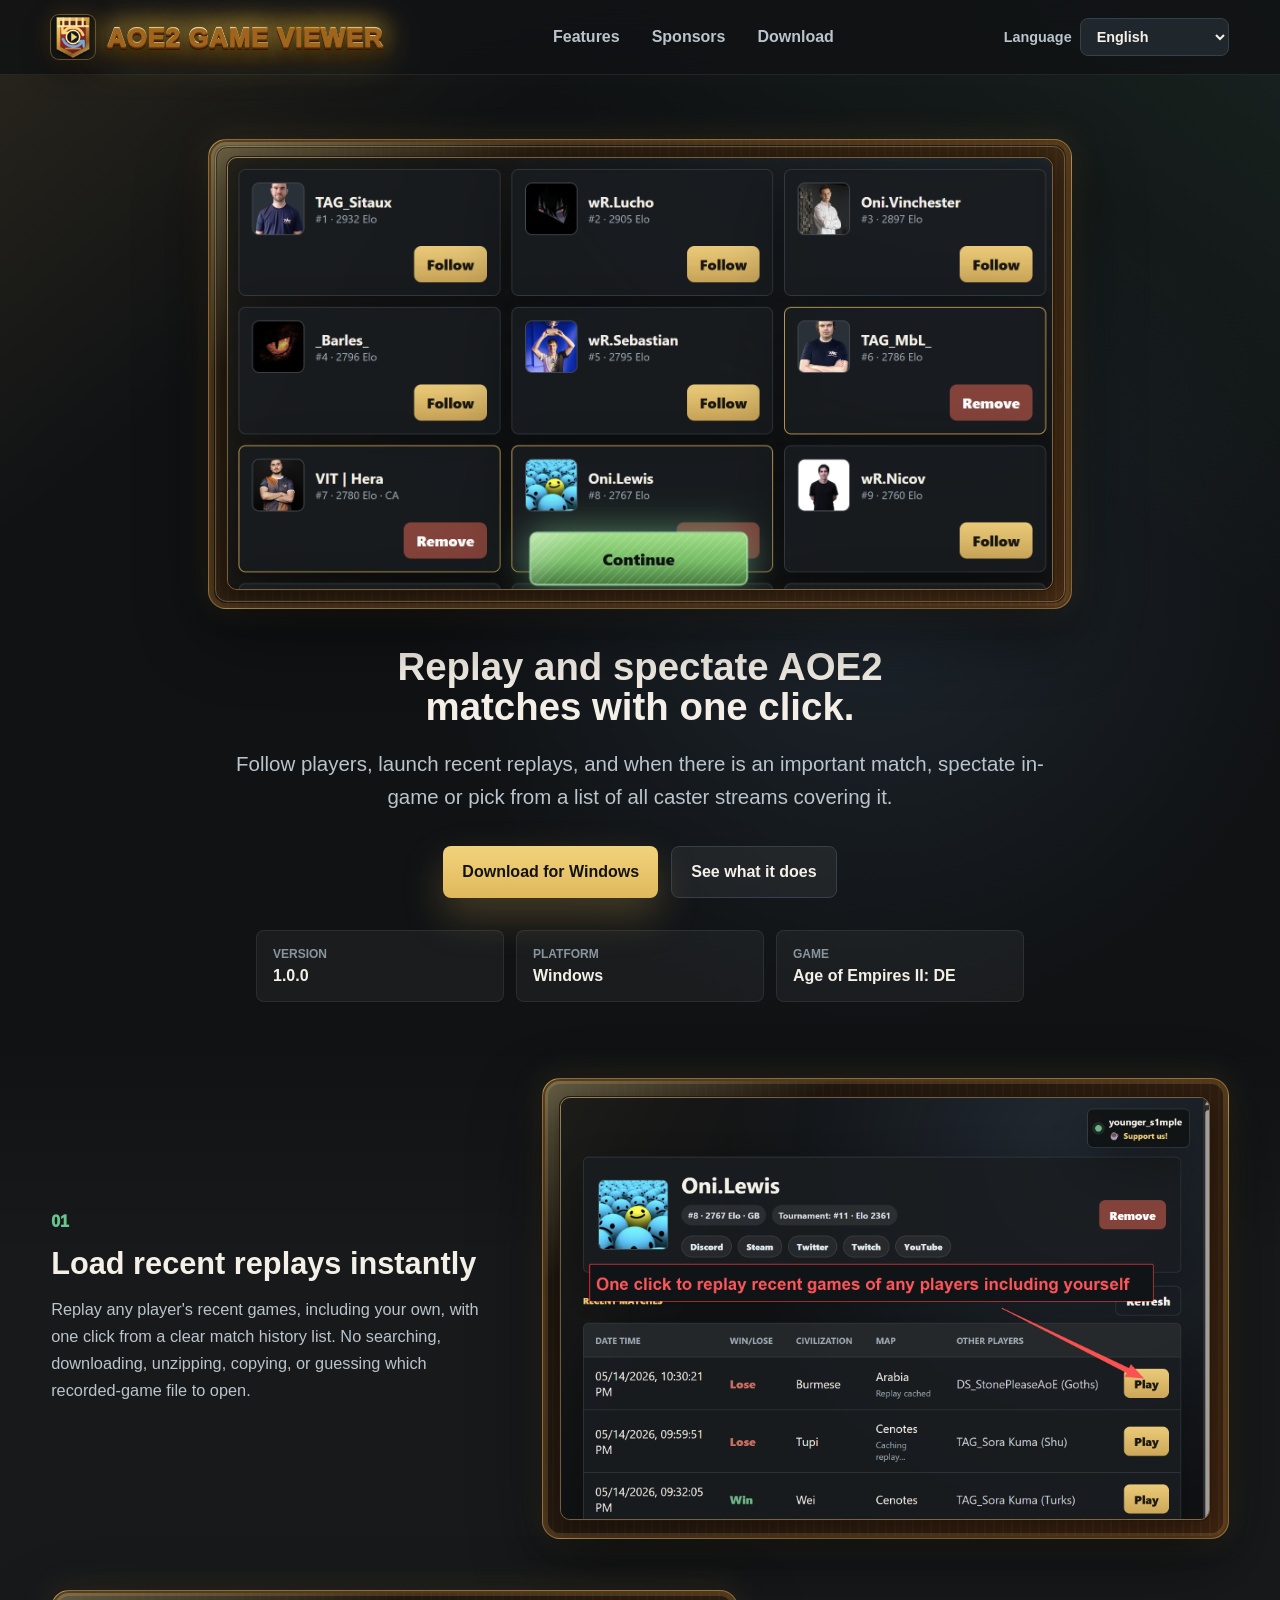
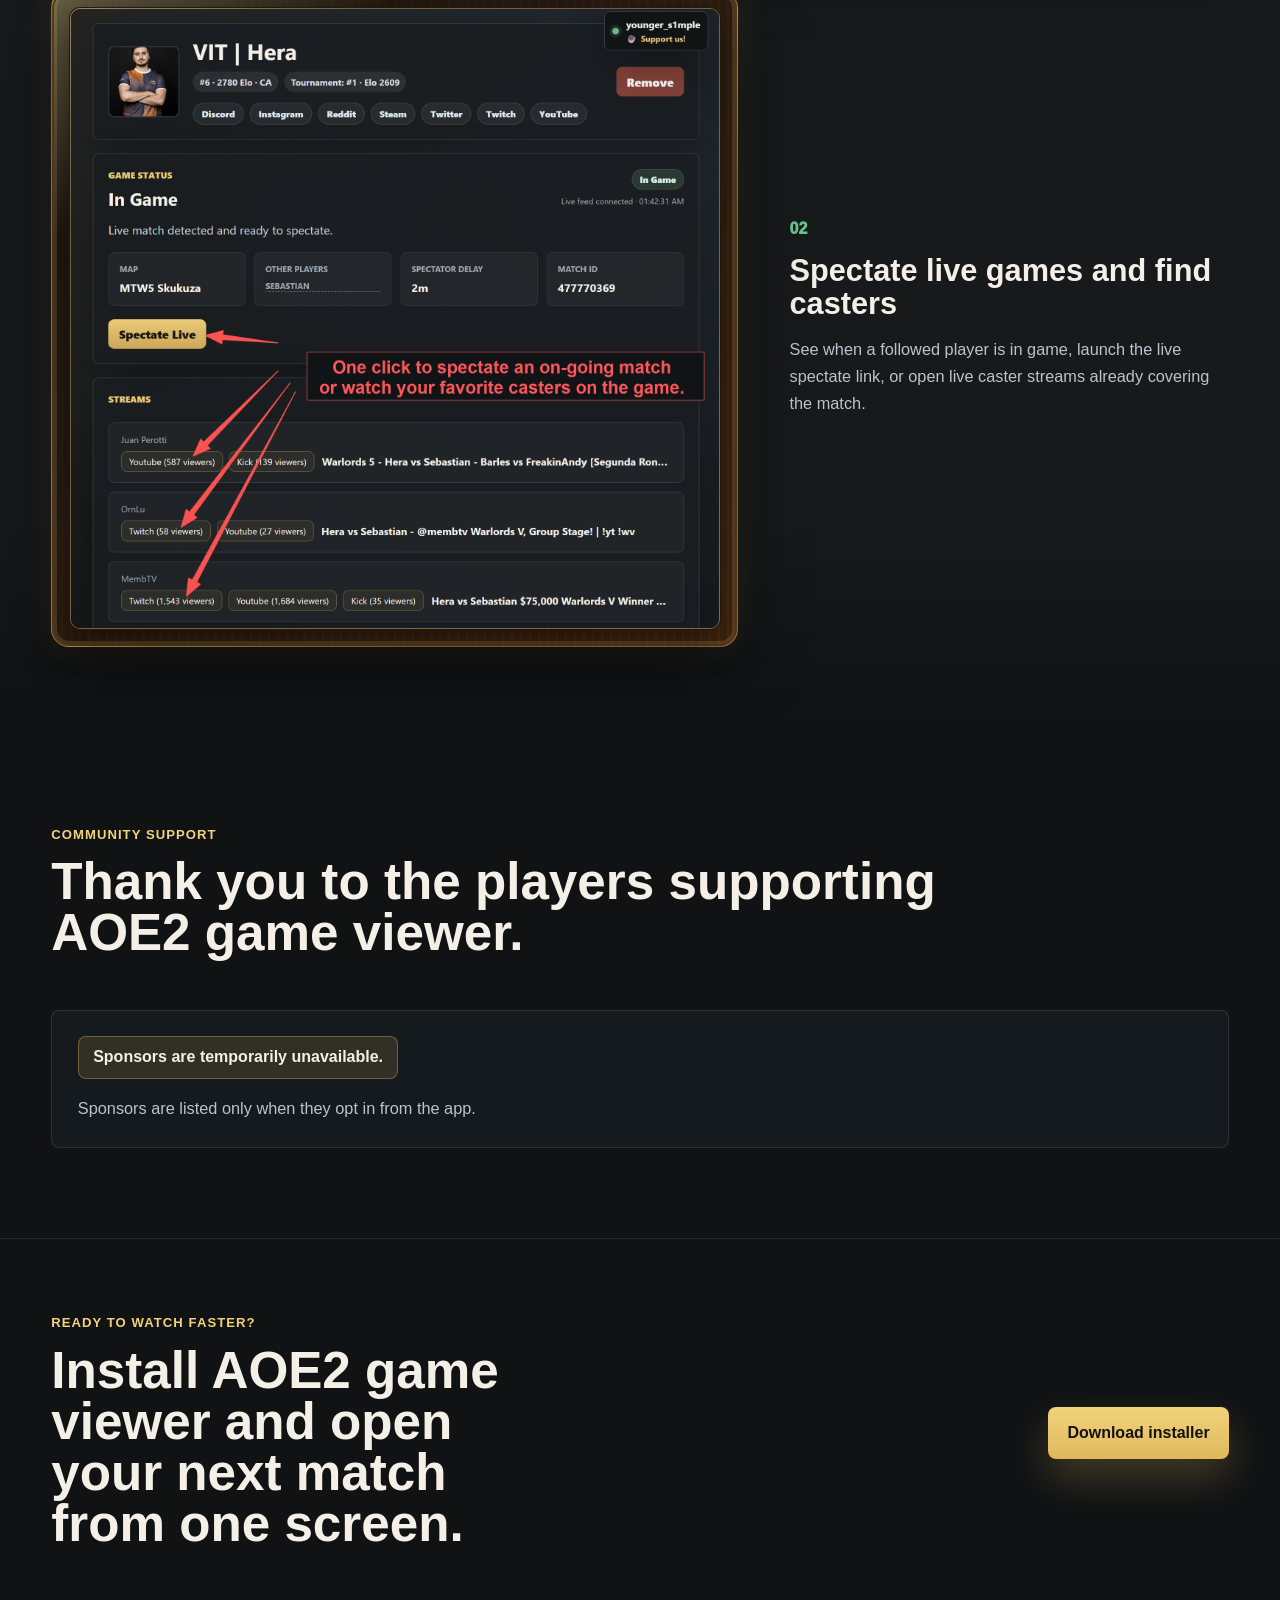
==== index.html @ 8a4e2c4a "Publish website" ====
<!doctype html>
<html lang="en">
  <head>
    <meta charset="utf-8" />
    <meta name="viewport" content="width=device-width, initial-scale=1" />
    <meta name="theme-color" content="#101214" />
    <meta
      name="description"
      content="AOE2 game viewer is a Windows viewer for Age of Empires II: Definitive Edition recorded games and live spectating."
    />
    <meta property="og:title" content="AOE2 game viewer" />
    <meta
      property="og:description"
      content="One-click AOE2 DE replay loading, live spectating, and caster stream discovery."
    />
    <meta property="og:type" content="website" />
    <meta property="og:url" content="https://aoe2viewer.com" />
    <meta property="og:image" content="https://aoe2viewer.com/images/aoe2_game_viewer_screenshot_2.png" />
    <title>AOE2 game viewer</title>
    <link rel="icon" href="icons/app-icon.ico" sizes="any" />
    <link rel="icon" href="icons/app-icon.svg" type="image/svg+xml" />
    <link rel="apple-touch-icon" href="icons/app-icon-256.png" />
    <link rel="preload" href="styles.css" as="style" />
    <link rel="stylesheet" href="styles.css" />
    <script defer src="app.js"></script>
  </head>
  <body>
    <a class="skip-link" href="#main" data-i18n="skipLink">Skip to content</a>

    <header class="site-header" aria-label="AOE2 game viewer">
      <a class="brand" href="#top" aria-label="AOE2 game viewer">
        <img class="brand-mark" src="icons/app-icon-64.png" alt="" aria-hidden="true" />
        <span data-i18n="brand">AOE2 game viewer</span>
      </a>
      <nav class="nav-links" aria-label="Primary navigation">
        <a href="#features" data-i18n="nav.features">Features</a>
        <a href="#sponsors" data-i18n="nav.sponsors">Sponsors</a>
        <a href="https://downloads.aoe2viewer.com/releases/AOE2-game-viewer-1.0.0-x64-Setup.exe" data-i18n="nav.download">Download</a>
      </nav>
      <label class="language-control">
        <span data-i18n="language.label">Language</span>
        <select id="languageSelect" aria-label="Language"></select>
      </label>
    </header>

    <main id="main">
      <section class="hero" id="top">
        <div class="hero-media" aria-label="AOE2 game viewer screenshot">
          <img
            id="heroScreenshot"
            src="images/localized/en/aoe2_game_viewer_screenshot_0.png"
            alt="AOE2 game viewer live spectating screen"
            data-i18n-attr="alt:hero.imageAlt"
          />
        </div>
        <div class="hero-copy">
          <h1 data-i18n="hero.title">Replay and spectate AOE2 matches with one click.</h1>
          <p class="hero-lede" data-i18n="hero.lede">
            Follow players, launch recent replays, and when there is an important match, spectate in-game or pick from a list of all caster streams covering it.
          </p>
          <div class="hero-actions" id="download">
            <a
              class="button primary"
              href="https://downloads.aoe2viewer.com/releases/AOE2-game-viewer-1.0.0-x64-Setup.exe"
              data-i18n="hero.download"
            >
              Download for Windows
            </a>
            <a class="button secondary" href="#features" data-i18n="hero.seeFeatures">See what it does</a>
          </div>
          <dl class="release-facts" aria-label="Release details">
            <div>
              <dt data-i18n="facts.versionLabel">Version</dt>
              <dd>1.0.0</dd>
            </div>
            <div>
              <dt data-i18n="facts.platformLabel">Platform</dt>
              <dd data-i18n="facts.platformValue">Windows</dd>
            </div>
            <div>
              <dt data-i18n="facts.gameLabel">Game</dt>
              <dd data-i18n="facts.gameValue">Age of Empires II: DE</dd>
            </div>
          </dl>
        </div>
      </section>

      <section class="feature-band" id="features">        

        <div class="feature-row">
          <div class="feature-copy">
            <span class="feature-number">01</span>
            <h3 data-i18n="features.replay.title">Load recent replays instantly</h3>
            <p data-i18n="features.replay.body">
              Replay any player's recent games, including your own, with one click from a clear match history list. No searching, downloading, unzipping, copying, or guessing which recorded-game file to open.
            </p>
          </div>
            <figure class="screenshot-frame">
            <img
              id="replayScreenshot"
              src="images/localized/en/aoe2_game_viewer_screenshot_1.png"
              alt="Recent matches replay list with one-click play buttons"
              data-i18n-attr="alt:features.replay.alt"
            />
          </figure>
        </div>

        <div class="feature-row reverse">
          <div class="feature-copy">
            <span class="feature-number">02</span>
            <h3 data-i18n="features.live.title">Spectate live games and find casters</h3>
            <p data-i18n="features.live.body">
              See when a followed player is in game, launch the live spectate link, or open live caster streams already covering the match.
            </p>
          </div>
          <figure class="screenshot-frame">
            <img
              id="liveScreenshot"
              src="images/localized/en/aoe2_game_viewer_screenshot_2.png"
              alt="Live match status and caster streams"
              data-i18n-attr="alt:features.live.alt"
            />
          </figure>
        </div>

      </section>

      <section class="sponsor-band" id="sponsors">
        <div class="section-heading">
          <p class="eyebrow" data-i18n="sponsors.eyebrow">Community support</p>
          <h2 data-i18n="sponsors.title">Thank you to the players supporting AOE2 game viewer.</h2>
        </div>
        <div class="sponsor-panel">
          <ul class="sponsor-list" id="sponsorList" aria-live="polite">
            <li data-i18n="sponsors.loading">Loading sponsors...</li>
          </ul>
          <p class="sponsor-note" data-i18n="sponsors.note">
            Sponsors are listed only when they opt in from the app.
          </p>
        </div>
      </section>

      <section class="download-band">
        <div>
          <p class="eyebrow" data-i18n="final.eyebrow">Ready to watch faster?</p>
          <h2 data-i18n="final.title">Install AOE2 game viewer and open your next match from one screen.</h2>
        </div>
        <a
          class="button primary"
          href="https://downloads.aoe2viewer.com/releases/AOE2-game-viewer-1.0.0-x64-Setup.exe"
          data-i18n="final.download"
        >
          Download installer
        </a>
      </section>
    </main>
  </body>
</html>
---- styles.css ----
:root {
  color-scheme: dark;
  --bg: #101214;
  --ink: #f4f0e7;
  --muted: #bac4cc;
  --soft: #88949e;
  --panel: #181d21;
  --panel-2: #20272c;
  --line: #34404a;
  --gold: #e0b85c;
  --gold-2: #f1d37c;
  --bronze: #8f5a24;
  --stone: #2a2520;
  --green: #68c58e;
  --red: #e0655f;
  --blue: #75a8d8;
  --shadow: 0 28px 80px rgba(0, 0, 0, 0.38);
  --radius: 8px;
  font-family: "Aptos Display", "Segoe UI", "Noto Sans", "Noto Sans SC", "Microsoft YaHei", sans-serif;
}

* {
  box-sizing: border-box;
}

html {
  scroll-behavior: smooth;
}

body {
  margin: 0;
  min-width: 320px;
  color: var(--ink);
  background:
    linear-gradient(140deg, rgba(224, 184, 92, 0.12), transparent 26rem),
    linear-gradient(215deg, rgba(104, 197, 142, 0.09), transparent 32rem),
    radial-gradient(circle at 68% 18%, rgba(117, 168, 216, 0.13), transparent 28rem),
    var(--bg);
}

a {
  color: inherit;
}

img {
  display: block;
  max-width: 100%;
}

.skip-link {
  position: absolute;
  left: 1rem;
  top: 1rem;
  z-index: 10;
  transform: translateY(-150%);
  padding: 0.75rem 1rem;
  color: #101214;
  background: var(--gold-2);
  border-radius: var(--radius);
}

.skip-link:focus {
  transform: translateY(0);
}

.site-header {
  position: sticky;
  top: 0;
  z-index: 5;
  display: grid;
  grid-template-columns: auto 1fr auto;
  align-items: center;
  gap: 1rem;
  padding: 0.95rem clamp(1rem, 4vw, 4rem);
  background: rgba(16, 18, 20, 0.82);
  border-bottom: 1px solid rgba(255, 255, 255, 0.08);
  backdrop-filter: blur(18px);
}

.brand {
  display: inline-flex;
  align-items: center;
  gap: 0.78rem;
  min-width: 0;
  font-weight: 800;
  text-decoration: none;
  perspective: 900px;
}

.brand-mark {
  width: clamp(2.5rem, 3.4vw, 3.05rem);
  aspect-ratio: 1;
  border-radius: 8px;
  box-shadow:
    0 0 0 1px rgba(246, 201, 91, 0.32),
    0 12px 28px rgba(0, 0, 0, 0.35),
    0 0 24px rgba(220, 148, 35, 0.22);
}

.brand span {
  position: relative;
  display: inline-block;
  font-size: clamp(1.28rem, 2vw, 1.78rem);
  font-weight: 950;
  line-height: 0.95;
  letter-spacing: 0.035em;
  text-transform: uppercase;
  color: transparent;
  background:
    radial-gradient(circle at 22% 16%, #ffffff 0 8%, transparent 9%),
    linear-gradient(116deg, #fffdf0 0%, #fff1a6 16%, #f7c94e 31%, #fff8cf 48%, #d9901f 63%, #ffd769 80%, #fffefa 100%);
  background-size: 160% 160%, 100% 100%;
  -webkit-background-clip: text;
  background-clip: text;
  filter:
    drop-shadow(0 1px 0 rgba(61, 31, 7, 0.95))
    drop-shadow(0 6px 10px rgba(0, 0, 0, 0.4))
    drop-shadow(0 0 14px rgba(255, 220, 91, 0.28));
  text-shadow:
    0 1px 0 #9f651d,
    0 2px 0 #774212,
    0 3px 0 #52290b,
    0 4px 0 #2f1705,
    0 10px 18px rgba(0, 0, 0, 0.58),
    0 0 24px rgba(255, 222, 92, 0.38),
    0 0 42px rgba(255, 186, 40, 0.24);
  transform: rotateX(8deg) translateZ(0);
}

.brand span::after {
  content: "";
  position: absolute;
  inset: -0.18em -0.12em -0.24em;
  z-index: -1;
  border-radius: 0.35rem;
  background:
    radial-gradient(ellipse at center, rgba(255, 222, 99, 0.28), transparent 68%),
    linear-gradient(180deg, rgba(255, 241, 155, 0.22), rgba(66, 33, 9, 0.06));
  filter: blur(12px);
  opacity: 0.9;
}

.brand:hover span {
  background-position: 48% 52%, 0 0;
  filter:
    drop-shadow(0 1px 0 rgba(61, 31, 7, 0.95))
    drop-shadow(0 7px 12px rgba(0, 0, 0, 0.45))
    drop-shadow(0 0 20px rgba(255, 225, 91, 0.42));
}

.nav-links {
  display: flex;
  justify-content: center;
  gap: clamp(0.75rem, 3vw, 2rem);
  color: var(--muted);
  font-weight: 700;
}

.nav-links a {
  text-decoration: none;
}

.nav-links a:hover {
  color: var(--ink);
}

.language-control {
  display: inline-flex;
  align-items: center;
  gap: 0.55rem;
  color: var(--muted);
  font-size: 0.9rem;
  font-weight: 700;
}

.language-control select {
  max-width: 12rem;
  color: var(--ink);
  background: var(--panel-2);
  border: 1px solid var(--line);
  border-radius: var(--radius);
  padding: 0.55rem 0.7rem;
  font: inherit;
}

main {
  overflow: hidden;
}

.hero,
.feature-band,
.sponsor-band,
.download-band {
  padding-inline: clamp(1rem, 4vw, 4rem);
}

.hero {
  display: grid;
  grid-template-columns: minmax(0, 1fr);
  justify-items: center;
  gap: clamp(1.6rem, 3vw, 2.6rem);
  align-items: center;
  padding-block: clamp(2.5rem, 5vw, 4.5rem) clamp(1.5rem, 3vw, 2.75rem);
}

.hero-copy {
  display: grid;
  justify-items: center;
  max-width: 58rem;
  text-align: center;
}

.eyebrow {
  margin: 0 0 0.9rem;
  color: var(--gold-2);
  font-size: 0.82rem;
  font-weight: 900;
  letter-spacing: 0.08em;
  text-transform: uppercase;
}

h1,
h2,
h3,
p {
  overflow-wrap: anywhere;
}

h1 {
  margin: 0;
  max-width: 24ch;
  font-size: clamp(1.55rem, 3vw, 3rem);
  line-height: 1.05;
}

h2 {
  margin: 0;
  font-size: clamp(2rem, 4vw, 4rem);
  line-height: 1;
}

h3 {
  margin: 0;
  font-size: clamp(1.35rem, 2.4vw, 2.4rem);
  line-height: 1.08;
}

.hero-lede {
  max-width: 52rem;
  margin: 1.3rem 0 0;
  color: var(--muted);
  font-size: clamp(1.05rem, 1.6vw, 1.35rem);
  line-height: 1.6;
}

.hero-actions,
.download-band {
  display: flex;
  flex-wrap: wrap;
  gap: 0.8rem;
  align-items: center;
}

.hero-actions {
  justify-content: center;
  margin-top: 2rem;
}

.button {
  display: inline-flex;
  align-items: center;
  justify-content: center;
  min-height: 3.25rem;
  padding: 0.95rem 1.2rem;
  border-radius: var(--radius);
  font-weight: 900;
  text-decoration: none;
  transition:
    transform 180ms ease,
    border-color 180ms ease,
    background 180ms ease;
}

.button:hover {
  transform: translateY(-2px);
}

.button.primary {
  color: #14120d;
  background: linear-gradient(180deg, var(--gold-2), var(--gold));
  box-shadow: 0 18px 40px rgba(224, 184, 92, 0.25);
}

.button.secondary {
  color: var(--ink);
  border: 1px solid var(--line);
  background: rgba(255, 255, 255, 0.055);
}

.release-facts {
  display: grid;
  grid-template-columns: repeat(3, minmax(0, 1fr));
  gap: 0.75rem;
  width: min(100%, 48rem);
  margin: 2rem 0 0;
  text-align: left;
}

.release-facts div {
  min-width: 0;
  padding: 1rem;
  background: rgba(255, 255, 255, 0.045);
  border: 1px solid rgba(255, 255, 255, 0.08);
  border-radius: var(--radius);
}

.release-facts dt {
  color: var(--soft);
  font-size: 0.75rem;
  font-weight: 900;
  text-transform: uppercase;
}

.release-facts dd {
  margin: 0.35rem 0 0;
  font-weight: 900;
}

.hero-media {
  position: relative;
  width: min(100%, 54rem);
}

.hero-media,
.screenshot-frame {
  padding: clamp(0.7rem, 1.4vw, 1.1rem);
  background:
    linear-gradient(145deg, rgba(255, 239, 171, 0.34), transparent 22%),
    linear-gradient(315deg, rgba(82, 43, 14, 0.72), rgba(24, 20, 15, 0.92)),
    repeating-linear-gradient(90deg, rgba(255, 231, 143, 0.12) 0 2px, transparent 2px 9px);
  border: 1px solid rgba(255, 226, 127, 0.42);
  border-radius: calc(var(--radius) + 10px);
  box-shadow:
    inset 0 0 0 2px rgba(91, 55, 22, 0.9),
    inset 0 0 0 5px rgba(241, 211, 124, 0.16),
    0 24px 70px rgba(0, 0, 0, 0.45),
    0 0 34px rgba(224, 184, 92, 0.14);
}

.hero-media::before {
  content: "";
  position: absolute;
  inset: 0.38rem;
  z-index: 1;
  pointer-events: none;
  border-radius: calc(var(--radius) + 4px);
  border: 1px solid rgba(255, 238, 165, 0.28);
  box-shadow:
    inset 0 0 0 1px rgba(62, 35, 14, 0.72),
    inset 0 0 32px rgba(255, 205, 91, 0.08);
}

.hero-media::after,
.screenshot-frame::before {
  content: "";
  position: absolute;
  inset: auto 1.2rem 0.45rem 1.2rem;
  height: 0.55rem;
  pointer-events: none;
  border-radius: 999px;
  aspect-ratio: 1;
  background: radial-gradient(ellipse at center, rgba(0, 0, 0, 0.42), transparent 72%);
  filter: blur(5px);
}

.hero-media img,
.screenshot-frame img {
  position: relative;
  z-index: 0;
  width: 100%;
  border: 1px solid rgba(255, 237, 177, 0.32);
  border-radius: calc(var(--radius) + 2px);
  box-shadow:
    0 0 0 1px rgba(40, 23, 10, 0.96),
    0 12px 34px rgba(0, 0, 0, 0.45);
}

.feature-band {
  padding-block: clamp(1.25rem, 3vw, 2.75rem) clamp(3.5rem, 7vw, 6rem);
  background:
    linear-gradient(180deg, transparent, rgba(255, 255, 255, 0.03) 18%, rgba(255, 255, 255, 0.03) 82%, transparent);
}

.section-heading {
  max-width: 58rem;
  margin-bottom: clamp(2rem, 4vw, 4rem);
}

.feature-row {
  display: grid;
  grid-template-columns: minmax(16rem, 0.78fr) minmax(20rem, 1.22fr);
  gap: clamp(1.5rem, 4vw, 4rem);
  align-items: center;
  margin-top: clamp(1.5rem, 4vw, 3.5rem);
}

.feature-band > .feature-row:first-child {
  margin-top: 0;
}

.feature-row.reverse {
  grid-template-columns: minmax(20rem, 1.22fr) minmax(16rem, 0.78fr);
}

.feature-row.reverse .feature-copy {
  order: 2;
}

.feature-copy {
  display: grid;
  gap: 1rem;
}

.feature-copy p,
.sponsor-note {
  margin: 0;
  color: var(--muted);
  font-size: 1.02rem;
  line-height: 1.65;
}

.feature-number {
  color: var(--green);
  font-weight: 950;
}

.screenshot-frame {
  position: relative;
  margin: 0;
}

.sponsor-panel {
  border: 1px solid rgba(255, 255, 255, 0.1);
  border-radius: var(--radius);
  background: rgba(24, 29, 33, 0.82);
}

.sponsor-band {
  padding-block: clamp(4rem, 7vw, 7rem);
}

.sponsor-panel {
  padding: clamp(1rem, 2vw, 1.6rem);
}

.sponsor-list {
  display: flex;
  flex-wrap: wrap;
  gap: 0.75rem;
  margin: 0;
  padding: 0;
  list-style: none;
}

.sponsor-list li {
  padding: 0.7rem 0.9rem;
  color: var(--ink);
  background: rgba(224, 184, 92, 0.14);
  border: 1px solid rgba(224, 184, 92, 0.36);
  border-radius: var(--radius);
  font-weight: 900;
}

.sponsor-note {
  margin-top: 1rem;
}

.download-band {
  justify-content: space-between;
  gap: 2rem;
  padding-block: clamp(3rem, 6vw, 5rem);
  border-top: 1px solid rgba(255, 255, 255, 0.08);
}

.download-band h2 {
  max-width: 18ch;
}

@media (max-width: 980px) {
  .site-header {
    grid-template-columns: 1fr auto;
  }

  .nav-links {
    display: none;
  }

  .feature-row,
  .feature-row.reverse {
    grid-template-columns: 1fr;
  }

  .feature-row.reverse .feature-copy {
    order: 0;
  }

  h1 {
    max-width: 24ch;
  }

}

@media (max-width: 620px) {
  .site-header {
    align-items: center;
    gap: 0.6rem;
  }

  .brand {
    align-self: center;
    gap: 0.55rem;
  }

  .brand-mark {
    width: 2.25rem;
  }

  .brand span {
    max-width: 10.5rem;
    font-size: clamp(0.98rem, 4.5vw, 1.22rem);
    letter-spacing: 0.02em;
    line-height: 1;
  }

  .language-control {
    gap: 0.45rem;
  }

  .language-control select {
    max-width: 8.5rem;
    padding: 0.5rem 0.55rem;
  }

  .hero {
    min-height: auto;
    padding-top: 2rem;
  }

  h1 {
    font-size: clamp(1.45rem, 8vw, 2.2rem);
  }

  .release-facts {
    grid-template-columns: 1fr;
  }

  .button {
    width: 100%;
  }
}
---- styles.css ----
:root {
  color-scheme: dark;
  --bg: #101214;
  --ink: #f4f0e7;
  --muted: #bac4cc;
  --soft: #88949e;
  --panel: #181d21;
  --panel-2: #20272c;
  --line: #34404a;
  --gold: #e0b85c;
  --gold-2: #f1d37c;
  --bronze: #8f5a24;
  --stone: #2a2520;
  --green: #68c58e;
  --red: #e0655f;
  --blue: #75a8d8;
  --shadow: 0 28px 80px rgba(0, 0, 0, 0.38);
  --radius: 8px;
  font-family: "Aptos Display", "Segoe UI", "Noto Sans", "Noto Sans SC", "Microsoft YaHei", sans-serif;
}

* {
  box-sizing: border-box;
}

html {
  scroll-behavior: smooth;
}

body {
  margin: 0;
  min-width: 320px;
  color: var(--ink);
  background:
    linear-gradient(140deg, rgba(224, 184, 92, 0.12), transparent 26rem),
    linear-gradient(215deg, rgba(104, 197, 142, 0.09), transparent 32rem),
    radial-gradient(circle at 68% 18%, rgba(117, 168, 216, 0.13), transparent 28rem),
    var(--bg);
}

a {
  color: inherit;
}

img {
  display: block;
  max-width: 100%;
}

.skip-link {
  position: absolute;
  left: 1rem;
  top: 1rem;
  z-index: 10;
  transform: translateY(-150%);
  padding: 0.75rem 1rem;
  color: #101214;
  background: var(--gold-2);
  border-radius: var(--radius);
}

.skip-link:focus {
  transform: translateY(0);
}

.site-header {
  position: sticky;
  top: 0;
  z-index: 5;
  display: grid;
  grid-template-columns: auto 1fr auto;
  align-items: center;
  gap: 1rem;
  padding: 0.95rem clamp(1rem, 4vw, 4rem);
  background: rgba(16, 18, 20, 0.82);
  border-bottom: 1px solid rgba(255, 255, 255, 0.08);
  backdrop-filter: blur(18px);
}

.brand {
  display: inline-flex;
  align-items: center;
  gap: 0.78rem;
  min-width: 0;
  font-weight: 800;
  text-decoration: none;
  perspective: 900px;
}

.brand-mark {
  width: clamp(2.5rem, 3.4vw, 3.05rem);
  aspect-ratio: 1;
  border-radius: 8px;
  box-shadow:
    0 0 0 1px rgba(246, 201, 91, 0.32),
    0 12px 28px rgba(0, 0, 0, 0.35),
    0 0 24px rgba(220, 148, 35, 0.22);
}

.brand span {
  position: relative;
  display: inline-block;
  font-size: clamp(1.28rem, 2vw, 1.78rem);
  font-weight: 950;
  line-height: 0.95;
  letter-spacing: 0.035em;
  text-transform: uppercase;
  color: transparent;
  background:
    radial-gradient(circle at 22% 16%, #ffffff 0 8%, transparent 9%),
    linear-gradient(116deg, #fffdf0 0%, #fff1a6 16%, #f7c94e 31%, #fff8cf 48%, #d9901f 63%, #ffd769 80%, #fffefa 100%);
  background-size: 160% 160%, 100% 100%;
  -webkit-background-clip: text;
  background-clip: text;
  filter:
    drop-shadow(0 1px 0 rgba(61, 31, 7, 0.95))
    drop-shadow(0 6px 10px rgba(0, 0, 0, 0.4))
    drop-shadow(0 0 14px rgba(255, 220, 91, 0.28));
  text-shadow:
    0 1px 0 #9f651d,
    0 2px 0 #774212,
    0 3px 0 #52290b,
    0 4px 0 #2f1705,
    0 10px 18px rgba(0, 0, 0, 0.58),
    0 0 24px rgba(255, 222, 92, 0.38),
    0 0 42px rgba(255, 186, 40, 0.24);
  transform: rotateX(8deg) translateZ(0);
}

.brand span::after {
  content: "";
  position: absolute;
  inset: -0.18em -0.12em -0.24em;
  z-index: -1;
  border-radius: 0.35rem;
  background:
    radial-gradient(ellipse at center, rgba(255, 222, 99, 0.28), transparent 68%),
    linear-gradient(180deg, rgba(255, 241, 155, 0.22), rgba(66, 33, 9, 0.06));
  filter: blur(12px);
  opacity: 0.9;
}

.brand:hover span {
  background-position: 48% 52%, 0 0;
  filter:
    drop-shadow(0 1px 0 rgba(61, 31, 7, 0.95))
    drop-shadow(0 7px 12px rgba(0, 0, 0, 0.45))
    drop-shadow(0 0 20px rgba(255, 225, 91, 0.42));
}

.nav-links {
  display: flex;
  justify-content: center;
  gap: clamp(0.75rem, 3vw, 2rem);
  color: var(--muted);
  font-weight: 700;
}

.nav-links a {
  text-decoration: none;
}

.nav-links a:hover {
  color: var(--ink);
}

.language-control {
  display: inline-flex;
  align-items: center;
  gap: 0.55rem;
  color: var(--muted);
  font-size: 0.9rem;
  font-weight: 700;
}

.language-control select {
  max-width: 12rem;
  color: var(--ink);
  background: var(--panel-2);
  border: 1px solid var(--line);
  border-radius: var(--radius);
  padding: 0.55rem 0.7rem;
  font: inherit;
}

main {
  overflow: hidden;
}

.hero,
.feature-band,
.sponsor-band,
.download-band {
  padding-inline: clamp(1rem, 4vw, 4rem);
}

.hero {
  display: grid;
  grid-template-columns: minmax(0, 1fr);
  justify-items: center;
  gap: clamp(1.6rem, 3vw, 2.6rem);
  align-items: center;
  padding-block: clamp(2.5rem, 5vw, 4.5rem) clamp(1.5rem, 3vw, 2.75rem);
}

.hero-copy {
  display: grid;
  justify-items: center;
  max-width: 58rem;
  text-align: center;
}

.eyebrow {
  margin: 0 0 0.9rem;
  color: var(--gold-2);
  font-size: 0.82rem;
  font-weight: 900;
  letter-spacing: 0.08em;
  text-transform: uppercase;
}

h1,
h2,
h3,
p {
  overflow-wrap: anywhere;
}

h1 {
  margin: 0;
  max-width: 24ch;
  font-size: clamp(1.55rem, 3vw, 3rem);
  line-height: 1.05;
}

h2 {
  margin: 0;
  font-size: clamp(2rem, 4vw, 4rem);
  line-height: 1;
}

h3 {
  margin: 0;
  font-size: clamp(1.35rem, 2.4vw, 2.4rem);
  line-height: 1.08;
}

.hero-lede {
  max-width: 52rem;
  margin: 1.3rem 0 0;
  color: var(--muted);
  font-size: clamp(1.05rem, 1.6vw, 1.35rem);
  line-height: 1.6;
}

.hero-actions,
.download-band {
  display: flex;
  flex-wrap: wrap;
  gap: 0.8rem;
  align-items: center;
}

.hero-actions {
  justify-content: center;
  margin-top: 2rem;
}

.button {
  display: inline-flex;
  align-items: center;
  justify-content: center;
  min-height: 3.25rem;
  padding: 0.95rem 1.2rem;
  border-radius: var(--radius);
  font-weight: 900;
  text-decoration: none;
  transition:
    transform 180ms ease,
    border-color 180ms ease,
    background 180ms ease;
}

.button:hover {
  transform: translateY(-2px);
}

.button.primary {
  color: #14120d;
  background: linear-gradient(180deg, var(--gold-2), var(--gold));
  box-shadow: 0 18px 40px rgba(224, 184, 92, 0.25);
}

.button.secondary {
  color: var(--ink);
  border: 1px solid var(--line);
  background: rgba(255, 255, 255, 0.055);
}

.release-facts {
  display: grid;
  grid-template-columns: repeat(3, minmax(0, 1fr));
  gap: 0.75rem;
  width: min(100%, 48rem);
  margin: 2rem 0 0;
  text-align: left;
}

.release-facts div {
  min-width: 0;
  padding: 1rem;
  background: rgba(255, 255, 255, 0.045);
  border: 1px solid rgba(255, 255, 255, 0.08);
  border-radius: var(--radius);
}

.release-facts dt {
  color: var(--soft);
  font-size: 0.75rem;
  font-weight: 900;
  text-transform: uppercase;
}

.release-facts dd {
  margin: 0.35rem 0 0;
  font-weight: 900;
}

.hero-media {
  position: relative;
  width: min(100%, 54rem);
}

.hero-media,
.screenshot-frame {
  padding: clamp(0.7rem, 1.4vw, 1.1rem);
  background:
    linear-gradient(145deg, rgba(255, 239, 171, 0.34), transparent 22%),
    linear-gradient(315deg, rgba(82, 43, 14, 0.72), rgba(24, 20, 15, 0.92)),
    repeating-linear-gradient(90deg, rgba(255, 231, 143, 0.12) 0 2px, transparent 2px 9px);
  border: 1px solid rgba(255, 226, 127, 0.42);
  border-radius: calc(var(--radius) + 10px);
  box-shadow:
    inset 0 0 0 2px rgba(91, 55, 22, 0.9),
    inset 0 0 0 5px rgba(241, 211, 124, 0.16),
    0 24px 70px rgba(0, 0, 0, 0.45),
    0 0 34px rgba(224, 184, 92, 0.14);
}

.hero-media::before {
  content: "";
  position: absolute;
  inset: 0.38rem;
  z-index: 1;
  pointer-events: none;
  border-radius: calc(var(--radius) + 4px);
  border: 1px solid rgba(255, 238, 165, 0.28);
  box-shadow:
    inset 0 0 0 1px rgba(62, 35, 14, 0.72),
    inset 0 0 32px rgba(255, 205, 91, 0.08);
}

.hero-media::after,
.screenshot-frame::before {
  content: "";
  position: absolute;
  inset: auto 1.2rem 0.45rem 1.2rem;
  height: 0.55rem;
  pointer-events: none;
  border-radius: 999px;
  aspect-ratio: 1;
  background: radial-gradient(ellipse at center, rgba(0, 0, 0, 0.42), transparent 72%);
  filter: blur(5px);
}

.hero-media img,
.screenshot-frame img {
  position: relative;
  z-index: 0;
  width: 100%;
  border: 1px solid rgba(255, 237, 177, 0.32);
  border-radius: calc(var(--radius) + 2px);
  box-shadow:
    0 0 0 1px rgba(40, 23, 10, 0.96),
    0 12px 34px rgba(0, 0, 0, 0.45);
}

.feature-band {
  padding-block: clamp(1.25rem, 3vw, 2.75rem) clamp(3.5rem, 7vw, 6rem);
  background:
    linear-gradient(180deg, transparent, rgba(255, 255, 255, 0.03) 18%, rgba(255, 255, 255, 0.03) 82%, transparent);
}

.section-heading {
  max-width: 58rem;
  margin-bottom: clamp(2rem, 4vw, 4rem);
}

.feature-row {
  display: grid;
  grid-template-columns: minmax(16rem, 0.78fr) minmax(20rem, 1.22fr);
  gap: clamp(1.5rem, 4vw, 4rem);
  align-items: center;
  margin-top: clamp(1.5rem, 4vw, 3.5rem);
}

.feature-band > .feature-row:first-child {
  margin-top: 0;
}

.feature-row.reverse {
  grid-template-columns: minmax(20rem, 1.22fr) minmax(16rem, 0.78fr);
}

.feature-row.reverse .feature-copy {
  order: 2;
}

.feature-copy {
  display: grid;
  gap: 1rem;
}

.feature-copy p,
.sponsor-note {
  margin: 0;
  color: var(--muted);
  font-size: 1.02rem;
  line-height: 1.65;
}

.feature-number {
  color: var(--green);
  font-weight: 950;
}

.screenshot-frame {
  position: relative;
  margin: 0;
}

.sponsor-panel {
  border: 1px solid rgba(255, 255, 255, 0.1);
  border-radius: var(--radius);
  background: rgba(24, 29, 33, 0.82);
}

.sponsor-band {
  padding-block: clamp(4rem, 7vw, 7rem);
}

.sponsor-panel {
  padding: clamp(1rem, 2vw, 1.6rem);
}

.sponsor-list {
  display: flex;
  flex-wrap: wrap;
  gap: 0.75rem;
  margin: 0;
  padding: 0;
  list-style: none;
}

.sponsor-list li {
  padding: 0.7rem 0.9rem;
  color: var(--ink);
  background: rgba(224, 184, 92, 0.14);
  border: 1px solid rgba(224, 184, 92, 0.36);
  border-radius: var(--radius);
  font-weight: 900;
}

.sponsor-note {
  margin-top: 1rem;
}

.download-band {
  justify-content: space-between;
  gap: 2rem;
  padding-block: clamp(3rem, 6vw, 5rem);
  border-top: 1px solid rgba(255, 255, 255, 0.08);
}

.download-band h2 {
  max-width: 18ch;
}

@media (max-width: 980px) {
  .site-header {
    grid-template-columns: 1fr auto;
  }

  .nav-links {
    display: none;
  }

  .feature-row,
  .feature-row.reverse {
    grid-template-columns: 1fr;
  }

  .feature-row.reverse .feature-copy {
    order: 0;
  }

  h1 {
    max-width: 24ch;
  }

}

@media (max-width: 620px) {
  .site-header {
    align-items: center;
    gap: 0.6rem;
  }

  .brand {
    align-self: center;
    gap: 0.55rem;
  }

  .brand-mark {
    width: 2.25rem;
  }

  .brand span {
    max-width: 10.5rem;
    font-size: clamp(0.98rem, 4.5vw, 1.22rem);
    letter-spacing: 0.02em;
    line-height: 1;
  }

  .language-control {
    gap: 0.45rem;
  }

  .language-control select {
    max-width: 8.5rem;
    padding: 0.5rem 0.55rem;
  }

  .hero {
    min-height: auto;
    padding-top: 2rem;
  }

  h1 {
    font-size: clamp(1.45rem, 8vw, 2.2rem);
  }

  .release-facts {
    grid-template-columns: 1fr;
  }

  .button {
    width: 100%;
  }
}
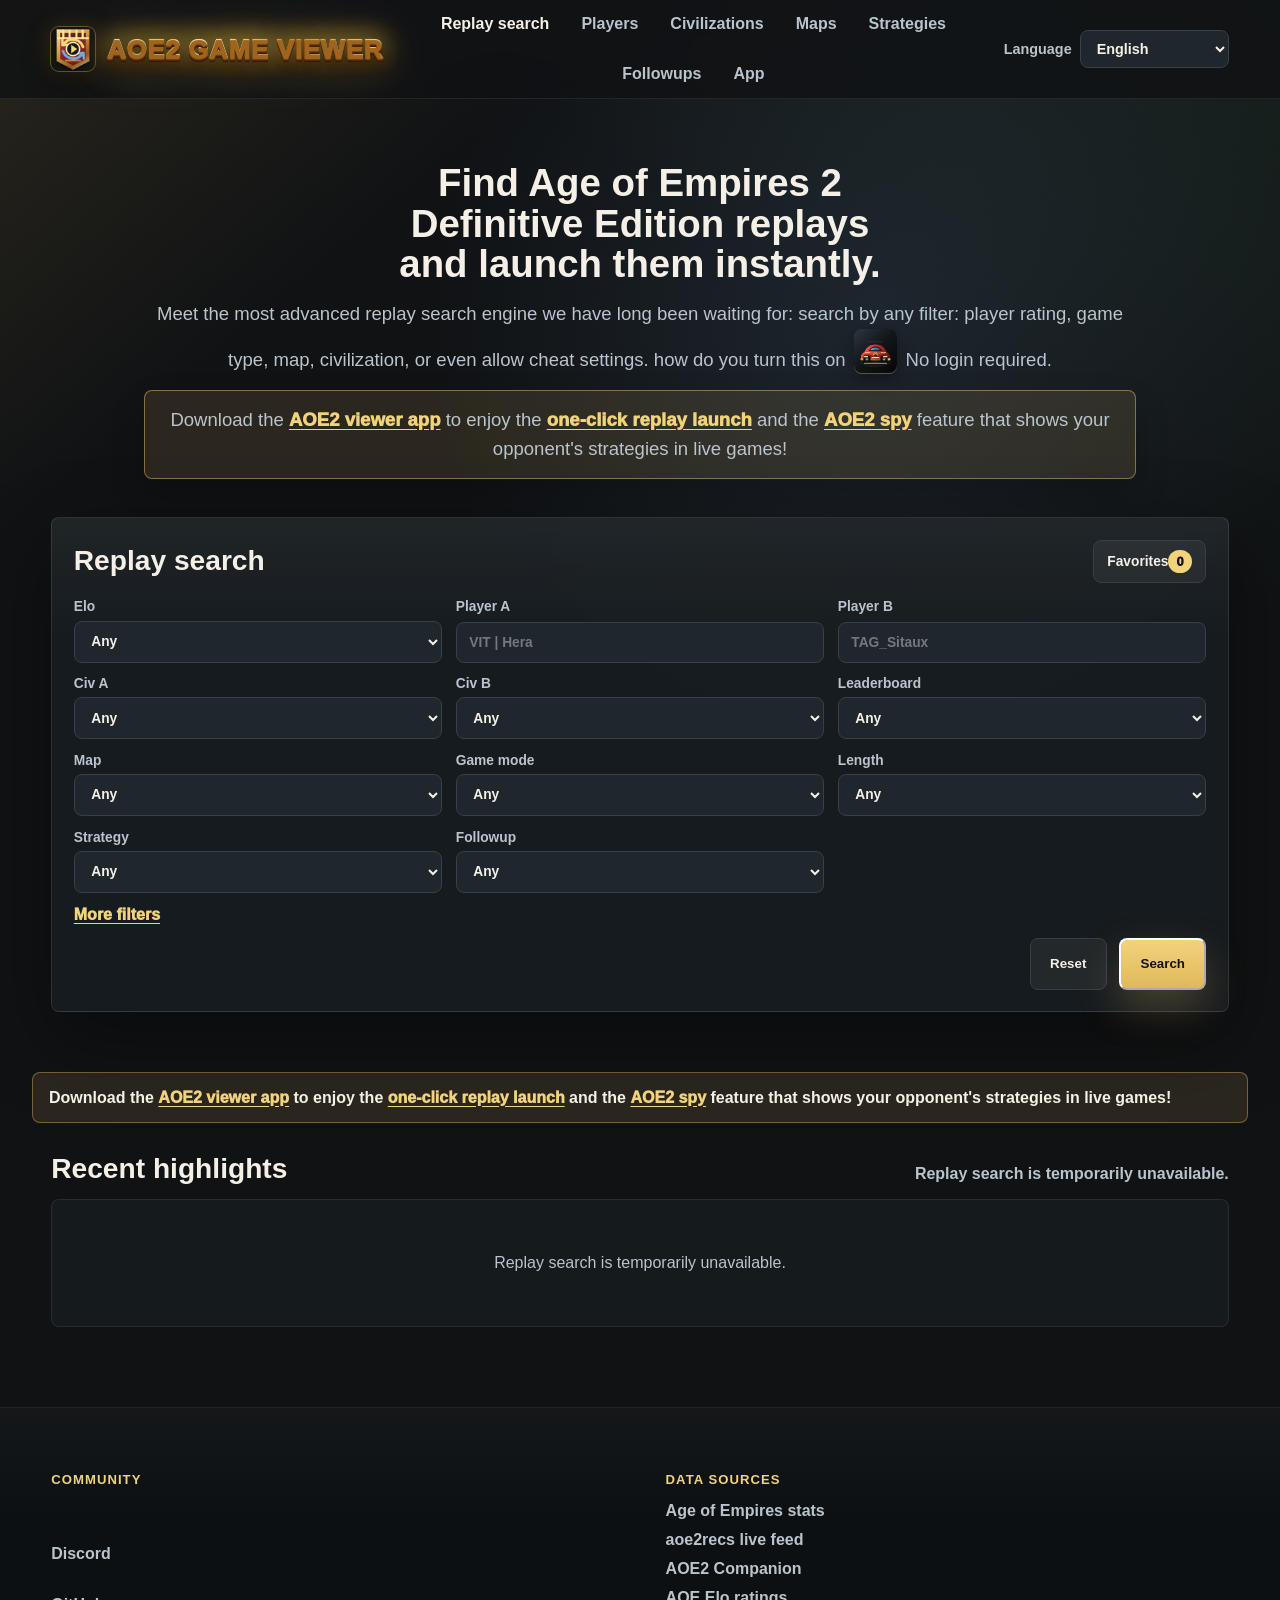
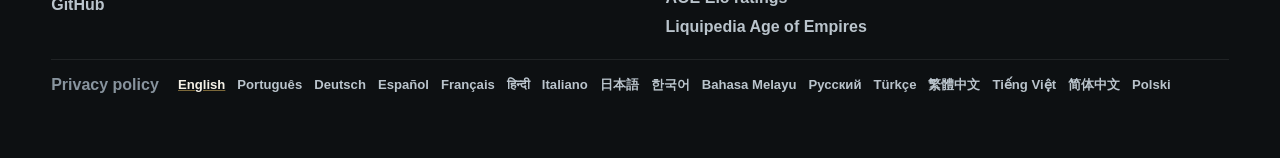
==== commit 115ee7be: "Deploy website 2026-08-19 17:08:07 UTC" ====
--- a/index.html
+++ b/index.html
@@ -1,158 +1,361 @@
-<!doctype html>
-<html lang="en">
-  <head>
-    <meta charset="utf-8" />
-    <meta name="viewport" content="width=device-width, initial-scale=1" />
-    <meta name="theme-color" content="#101214" />
-    <meta
-      name="description"
-      content="AOE2 game viewer is a Windows viewer for Age of Empires II: Definitive Edition recorded games and live spectating."
-    />
-    <meta property="og:title" content="AOE2 game viewer" />
-    <meta
-      property="og:description"
-      content="One-click AOE2 DE replay loading, live spectating, and caster stream discovery."
-    />
-    <meta property="og:type" content="website" />
-    <meta property="og:url" content="https://aoe2viewer.com" />
-    <meta property="og:image" content="https://aoe2viewer.com/images/aoe2_game_viewer_screenshot_2.png" />
-    <title>AOE2 game viewer</title>
-    <link rel="icon" href="icons/app-icon.ico" sizes="any" />
-    <link rel="icon" href="icons/app-icon.svg" type="image/svg+xml" />
-    <link rel="apple-touch-icon" href="icons/app-icon-256.png" />
-    <link rel="preload" href="styles.css" as="style" />
-    <link rel="stylesheet" href="styles.css" />
-    <script defer src="app.js"></script>
-  </head>
-  <body>
-    <a class="skip-link" href="#main" data-i18n="skipLink">Skip to content</a>
-
-    <header class="site-header" aria-label="AOE2 game viewer">
-      <a class="brand" href="#top" aria-label="AOE2 game viewer">
-        <img class="brand-mark" src="icons/app-icon-64.png" alt="" aria-hidden="true" />
-        <span data-i18n="brand">AOE2 game viewer</span>
-      </a>
-      <nav class="nav-links" aria-label="Primary navigation">
-        <a href="#features" data-i18n="nav.features">Features</a>
-        <a href="#sponsors" data-i18n="nav.sponsors">Sponsors</a>
-        <a href="https://downloads.aoe2viewer.com/releases/AOE2-game-viewer-1.0.0-x64-Setup.exe" data-i18n="nav.download">Download</a>
-      </nav>
-      <label class="language-control">
-        <span data-i18n="language.label">Language</span>
-        <select id="languageSelect" aria-label="Language"></select>
-      </label>
-    </header>
-
-    <main id="main">
-      <section class="hero" id="top">
-        <div class="hero-media" aria-label="AOE2 game viewer screenshot">
-          <img
-            id="heroScreenshot"
-            src="images/localized/en/aoe2_game_viewer_screenshot_0.png"
-            alt="AOE2 game viewer live spectating screen"
-            data-i18n-attr="alt:hero.imageAlt"
-          />
-        </div>
-        <div class="hero-copy">
-          <h1 data-i18n="hero.title">Replay and spectate AOE2 matches with one click.</h1>
-          <p class="hero-lede" data-i18n="hero.lede">
-            Follow players, launch recent replays, and when there is an important match, spectate in-game or pick from a list of all caster streams covering it.
-          </p>
-          <div class="hero-actions" id="download">
-            <a
-              class="button primary"
-              href="https://downloads.aoe2viewer.com/releases/AOE2-game-viewer-1.0.0-x64-Setup.exe"
-              data-i18n="hero.download"
-            >
-              Download for Windows
-            </a>
-            <a class="button secondary" href="#features" data-i18n="hero.seeFeatures">See what it does</a>
-          </div>
-          <dl class="release-facts" aria-label="Release details">
-            <div>
-              <dt data-i18n="facts.versionLabel">Version</dt>
-              <dd>1.0.0</dd>
-            </div>
-            <div>
-              <dt data-i18n="facts.platformLabel">Platform</dt>
-              <dd data-i18n="facts.platformValue">Windows</dd>
-            </div>
-            <div>
-              <dt data-i18n="facts.gameLabel">Game</dt>
-              <dd data-i18n="facts.gameValue">Age of Empires II: DE</dd>
-            </div>
-          </dl>
-        </div>
-      </section>
-
-      <section class="feature-band" id="features">        
-
-        <div class="feature-row">
-          <div class="feature-copy">
-            <span class="feature-number">01</span>
-            <h3 data-i18n="features.replay.title">Load recent replays instantly</h3>
-            <p data-i18n="features.replay.body">
-              Replay any player's recent games, including your own, with one click from a clear match history list. No searching, downloading, unzipping, copying, or guessing which recorded-game file to open.
-            </p>
-          </div>
-            <figure class="screenshot-frame">
-            <img
-              id="replayScreenshot"
-              src="images/localized/en/aoe2_game_viewer_screenshot_1.png"
-              alt="Recent matches replay list with one-click play buttons"
-              data-i18n-attr="alt:features.replay.alt"
-            />
-          </figure>
-        </div>
-
-        <div class="feature-row reverse">
-          <div class="feature-copy">
-            <span class="feature-number">02</span>
-            <h3 data-i18n="features.live.title">Spectate live games and find casters</h3>
-            <p data-i18n="features.live.body">
-              See when a followed player is in game, launch the live spectate link, or open live caster streams already covering the match.
-            </p>
-          </div>
-          <figure class="screenshot-frame">
-            <img
-              id="liveScreenshot"
-              src="images/localized/en/aoe2_game_viewer_screenshot_2.png"
-              alt="Live match status and caster streams"
-              data-i18n-attr="alt:features.live.alt"
-            />
-          </figure>
-        </div>
-
-      </section>
-
-      <section class="sponsor-band" id="sponsors">
-        <div class="section-heading">
-          <p class="eyebrow" data-i18n="sponsors.eyebrow">Community support</p>
-          <h2 data-i18n="sponsors.title">Thank you to the players supporting AOE2 game viewer.</h2>
-        </div>
-        <div class="sponsor-panel">
-          <ul class="sponsor-list" id="sponsorList" aria-live="polite">
-            <li data-i18n="sponsors.loading">Loading sponsors...</li>
-          </ul>
-          <p class="sponsor-note" data-i18n="sponsors.note">
-            Sponsors are listed only when they opt in from the app.
-          </p>
-        </div>
-      </section>
-
-      <section class="download-band">
-        <div>
-          <p class="eyebrow" data-i18n="final.eyebrow">Ready to watch faster?</p>
-          <h2 data-i18n="final.title">Install AOE2 game viewer and open your next match from one screen.</h2>
-        </div>
-        <a
-          class="button primary"
-          href="https://downloads.aoe2viewer.com/releases/AOE2-game-viewer-1.0.0-x64-Setup.exe"
-          data-i18n="final.download"
-        >
-          Download installer
-        </a>
-      </section>
-    </main>
-  </body>
-</html>
+<!doctype html>
+<html lang="en">
+  <head>
+    <!-- Google tag (gtag.js) -->
+    <script async src="https://www.googletagmanager.com/gtag/js?id=G-YJL5Q8MERR"></script>
+    <script>
+      window.dataLayer = window.dataLayer || [];
+      function gtag(){dataLayer.push(arguments);}
+      gtag('js', new Date());
+
+      gtag('config', 'G-YJL5Q8MERR');
+    </script>
+    <meta charset="utf-8" />
+    <meta name="viewport" content="width=device-width, initial-scale=1" />
+    <meta name="theme-color" content="#101214" />
+    <meta
+      name="description"
+      content="Search Age of Empires II: Definitive Edition replays by strategy, matchup, map, and player. Launch replays from your browser with one click, and view opponents’ Elo and past strategies in live games."
+    />
+    <link rel="canonical" href="https://aoe2viewer.com/" />
+    <link rel="alternate" hreflang="en" href="https://aoe2viewer.com/" />
+    <link rel="alternate" hreflang="pt" href="https://aoe2viewer.com/?lang=pt" />
+    <link rel="alternate" hreflang="de" href="https://aoe2viewer.com/?lang=de" />
+    <link rel="alternate" hreflang="es" href="https://aoe2viewer.com/?lang=es" />
+    <link rel="alternate" hreflang="fr" href="https://aoe2viewer.com/?lang=fr" />
+    <link rel="alternate" hreflang="hi" href="https://aoe2viewer.com/?lang=hi" />
+    <link rel="alternate" hreflang="it" href="https://aoe2viewer.com/?lang=it" />
+    <link rel="alternate" hreflang="ja" href="https://aoe2viewer.com/?lang=ja" />
+    <link rel="alternate" hreflang="ko" href="https://aoe2viewer.com/?lang=ko" />
+    <link rel="alternate" hreflang="ms" href="https://aoe2viewer.com/?lang=ms" />
+    <link rel="alternate" hreflang="ru" href="https://aoe2viewer.com/?lang=ru" />
+    <link rel="alternate" hreflang="tr" href="https://aoe2viewer.com/?lang=tr" />
+    <link rel="alternate" hreflang="zh-Hant" href="https://aoe2viewer.com/?lang=zh-Hant" />
+    <link rel="alternate" hreflang="vi" href="https://aoe2viewer.com/?lang=vi" />
+    <link rel="alternate" hreflang="zh-Hans" href="https://aoe2viewer.com/?lang=zh-Hans" />
+    <link rel="alternate" hreflang="pl" href="https://aoe2viewer.com/?lang=pl" />
+    <link rel="alternate" hreflang="x-default" href="https://aoe2viewer.com/" />
+    <meta property="og:title" content="AOE2 replay search" />
+    <meta
+      property="og:description"
+      content="Search Age of Empires II: Definitive Edition replays by strategy, matchup, map, and player. Launch replays from your browser with one click, and view opponents’ Elo and past strategies in live games."
+    />
+    <meta property="og:type" content="website" />
+    <meta property="og:url" content="https://aoe2viewer.com" />
+    <meta property="og:image" content="https://aoe2viewer.com/images/aoe2_game_viewer_screenshot_2.png" />
+    <title>AOE2 replay search</title>
+    <link rel="icon" href="/icons/app-icon.ico" sizes="any" />
+    <link rel="icon" href="/icons/app-icon.svg" type="image/svg+xml" />
+    <link rel="apple-touch-icon" href="/icons/app-icon-256.png" />
+    <link rel="preload" href="/styles.css" as="style" />
+    <link rel="stylesheet" href="/styles.css" />
+    <script defer src="/app.js"></script>
+  </head>
+  <body data-page="replay-search" data-i18n-title="replaySearch.pageTitle">
+    <a class="skip-link" href="#main" data-i18n="skipLink">Skip to content</a>
+
+    <header class="site-header" aria-label="AOE2 game viewer">
+      <a class="brand" href="/" aria-label="AOE2 game viewer">
+        <img class="brand-mark" src="/icons/app-icon-64.png" alt="" aria-hidden="true" />
+        <span data-i18n="brand">AOE2 game viewer</span>
+      </a>
+      <nav class="nav-links" aria-label="Primary navigation">
+        <a href="/" data-i18n="nav.replaySearch" aria-current="page">Replay search</a>
+        <a href="/players/" data-i18n="nav.players">Players</a>
+        <a href="/civilizations/" data-i18n="nav.civilizations">Civilizations</a>
+        <a href="/maps/" data-i18n="nav.maps">Maps</a>
+        <a href="/strategies/" data-i18n="nav.strategies">Strategies</a>
+        <a href="/followups/" data-i18n="nav.followups">Followups</a>
+        <a href="/app/" data-i18n="nav.app">App</a>
+      </nav>
+      <label class="language-control">
+        <span data-i18n="language.label">Language</span>
+        <select id="languageSelect" aria-label="Language"></select>
+      </label>
+    </header>
+
+    <main id="main" class="replay-search-main">
+      <section class="replay-search-hero" aria-labelledby="replaySearchTitle">
+        <div class="replay-search-heading">
+          <h1 id="replaySearchTitle" data-i18n="replaySearch.title">Find Age of Empires 2 Definitive Edition replays and launch them instantly.</h1>
+          <p data-i18n="replaySearch.lead">
+            Meet the most advanced replay search engine we have long been waiting for: search by any filter: player rating, game type, map, civilization, or even allow cheat settings. how do you turn this on <img class="cobra-car-icon" src="/icons/cobra-car.svg" alt="AOE2 Cobra Car icon" /> No login required.
+          </p>
+          <p class="replay-install-callout" data-i18n-html="replaySearch.installCallout">
+            Download the <a href="https://aoe2viewer.com/app/">AOE2 viewer app</a> to enjoy the <a href="https://aoe2viewer.com/app/#load-recent-replays-instantly">one-click replay launch</a> and the <a href="https://aoe2viewer.com/app/#aoe2-spy">AOE2 spy</a> feature that shows your opponent's strategies in live games!
+          </p>
+        </div>
+
+        <div class="replay-search-forms">
+          <section class="replay-search-panel" aria-labelledby="replaySearchFormTitle">
+            <div class="replay-search-panel-heading">
+              <h2 id="replaySearchFormTitle" data-i18n="replaySearch.formTitle">Replay search</h2>
+              <button class="button secondary compact" type="button" data-action="show-favorites">
+                <span data-i18n="replaySearch.favorites">Favorites</span>
+                <span class="favorite-count" id="favoriteCount">0</span>
+              </button>
+            </div>
+            <form id="replaySearchForm" class="replay-search-form" autocomplete="off">
+              <label class="search-field">
+                <span data-i18n="replaySearch.elo">Elo</span>
+                <select name="ratingRange" data-option-source="ratingRanges">
+                  <option value="any" data-i18n="replaySearch.any" selected>Any</option>
+                  <option value="1700-4000">1700-4000</option>
+                  <option value="1400-1700">1400-1700</option>
+                  <option value="1300-1400">1300-1400</option>
+                  <option value="1200-1300">1200-1300</option>
+                  <option value="1100-1200">1100-1200</option>
+                  <option value="900-1000">900-1000</option>
+                  <option value="700-900">700-900</option>
+                  <option value="400-700">400-700</option>
+                  <option value="0-400">0-400</option>
+                </select>
+              </label>
+              <label class="search-field">
+                <span data-i18n="replaySearch.playerA">Player A</span>
+                <input name="playerA" list="replayPlayerOptions" data-player-input placeholder="VIT | Hera" />
+              </label>
+              <label class="search-field">
+                <span data-i18n="replaySearch.playerB">Player B</span>
+                <input name="playerB" list="replayPlayerOptions" data-player-input placeholder="TAG_Sitaux" />
+              </label>
+              <datalist id="replayPlayerOptions"></datalist>
+              <label class="search-field">
+                <span data-i18n="replaySearch.civilizationA">Civ A</span>
+                <select name="civA" data-option-source="civilizations">
+                  <option value="" data-i18n="replaySearch.any">Any</option>
+                </select>
+              </label>
+              <label class="search-field">
+                <span data-i18n="replaySearch.civilizationB">Civ B</span>
+                <select name="civB" data-option-source="civilizations">
+                  <option value="" data-i18n="replaySearch.any">Any</option>
+                </select>
+              </label>
+              <label class="search-field">
+                <span data-i18n="replaySearch.leaderboard">Leaderboard</span>
+                <select name="leaderboard" data-option-source="leaderboard">
+                  <option value="" data-i18n="replaySearch.any">Any</option>
+                </select>
+              </label>
+              <label class="search-field">
+                <span data-i18n="replaySearch.map">Map</span>
+                <select name="map" data-option-source="map">
+                  <option value="" data-i18n="replaySearch.any">Any</option>
+                </select>
+              </label>
+              <label class="search-field">
+                <span data-i18n="replaySearch.gameMode">Game mode</span>
+                <select name="gameMode" data-option-source="gameMode">
+                  <option value="" data-i18n="replaySearch.any">Any</option>
+                </select>
+              </label>
+              <label class="search-field">
+                <span data-i18n="replaySearch.length">Length</span>
+                <select name="lengthRange">
+                  <option value="any" data-i18n="replaySearch.any" selected>Any</option>
+                  <option value="00:00:00-00:15:00">00:00:00-00:15:00</option>
+                  <option value="00:15:00-00:30:00">00:15:00-00:30:00</option>
+                  <option value="00:30:00-00:45:00">00:30:00-00:45:00</option>
+                  <option value="00:45:00-01:00:00">00:45:00-01:00:00</option>
+                  <option value="01:00:00-01:30:00">01:00:00-01:30:00</option>
+                  <option value="01:30:00-02:00:00">01:30:00-02:00:00</option>
+                  <option value="02:00:00-03:00:00">02:00:00-03:00:00</option>
+                  <option value="03:00:00-10:00:00">03:00:00-10:00:00</option>
+                </select>
+              </label>
+              <label class="search-field">
+                <span data-i18n="replaySearch.strategy">Strategy</span>
+                <select name="strategy" data-option-source="strategy">
+                  <option value="" data-i18n="replaySearch.any">Any</option>
+                </select>
+              </label>
+              <label class="search-field">
+                <span data-i18n="replaySearch.followup">Followup</span>
+                <select name="followup" data-option-source="followup">
+                  <option value="" data-i18n="replaySearch.any">Any</option>
+                </select>
+              </label>
+              <div class="replay-more-row">
+                <button
+                  id="moreFiltersToggle"
+                  class="replay-more-toggle"
+                  type="button"
+                  data-action="toggle-more-filters"
+                  aria-expanded="false"
+                  aria-controls="moreFiltersPanel"
+                  data-i18n="replaySearch.moreFilters"
+                >
+                  More filters
+                </button>
+              </div>
+              <div id="moreFiltersPanel" class="replay-more-filters" hidden>
+                <label class="search-field">
+                  <span data-i18n="replaySearch.aiPlayer">AI players</span>
+                  <select name="aiPlayer" data-default-value="any">
+                    <option value="any" data-i18n="replaySearch.any" selected>Any</option>
+                    <option value="0" data-i18n="option.boolean.no">No</option>
+                    <option value="1" data-i18n="option.boolean.yes">Yes</option>
+                  </select>
+                </label>
+                <label class="search-field">
+                  <span data-i18n="replaySearch.difficulty">Difficulty</span>
+                  <select name="difficulty" data-option-source="difficulty" data-default-value="any">
+                    <option value="any" data-i18n="replaySearch.any" selected>Any</option>
+                    <option value="standard">Standard</option>
+                  </select>
+                </label>
+                <label class="search-field">
+                  <span data-i18n="replaySearch.startingAge">Starting age</span>
+                  <select name="startingAge" data-option-source="startingAge" data-default-value="any">
+                    <option value="any" data-i18n="replaySearch.any" selected>Any</option>
+                    <option value="dark_age">Dark Age</option>
+                  </select>
+                </label>
+                <label class="search-field">
+                  <span data-i18n="replaySearch.endingAge">Ending age</span>
+                  <select name="endingAge" data-option-source="endingAge" data-default-value="any">
+                    <option value="any" data-i18n="replaySearch.any" selected>Any</option>
+                    <option value="imperial_age">Imperial Age</option>
+                  </select>
+                </label>
+                <label class="search-field">
+                  <span data-i18n="replaySearch.fullTechTree">Full tech tree</span>
+                  <select name="fullTechTree" data-default-value="any">
+                    <option value="any" data-i18n="replaySearch.any" selected>Any</option>
+                    <option value="0" data-i18n="option.boolean.no">No</option>
+                    <option value="1" data-i18n="option.boolean.yes">Yes</option>
+                  </select>
+                </label>
+                <label class="search-field">
+                  <span data-i18n="replaySearch.allowCheats">Allow cheats</span>
+                  <select name="allowCheats" data-default-value="any">
+                    <option value="any" data-i18n="replaySearch.any" selected>Any</option>
+                    <option value="0" data-i18n="option.boolean.no">No</option>
+                    <option value="1" data-i18n="option.boolean.yes">Yes</option>
+                  </select>
+                </label>
+                <label class="search-field">
+                  <span data-i18n="replaySearch.lockTeams">Lock teams</span>
+                  <select name="lockTeams" data-default-value="any">
+                    <option value="any" data-i18n="replaySearch.any" selected>Any</option>
+                    <option value="0" data-i18n="option.boolean.no">No</option>
+                    <option value="1" data-i18n="option.boolean.yes">Yes</option>
+                  </select>
+                </label>
+                <label class="search-field">
+                  <span data-i18n="replaySearch.population">Population</span>
+                  <select name="population" data-option-source="population" data-default-value="any">
+                    <option value="any" data-i18n="replaySearch.any" selected>Any</option>
+                    <option value="200">200</option>
+                  </select>
+                </label>
+                <label class="search-field">
+                  <span data-i18n="replaySearch.resources">Resources</span>
+                  <select name="resources" data-option-source="resources" data-default-value="any">
+                    <option value="any" data-i18n="replaySearch.any" selected>Any</option>
+                    <option value="standard">Standard</option>
+                  </select>
+                </label>
+                <label class="search-field">
+                  <span data-i18n="replaySearch.teamTogether">Team together</span>
+                  <select name="teamTogether" data-default-value="any">
+                    <option value="any" data-i18n="replaySearch.any" selected>Any</option>
+                    <option value="0" data-i18n="option.boolean.no">No</option>
+                    <option value="1" data-i18n="option.boolean.yes">Yes</option>
+                  </select>
+                </label>
+                <label class="search-field">
+                  <span data-i18n="replaySearch.treatyLength">Treaty length</span>
+                  <select name="treatyLength" data-option-source="treatyLength" data-default-value="any">
+                    <option value="any" data-i18n="replaySearch.any" selected>Any</option>
+                    <option value="0">0</option>
+                  </select>
+                </label>
+                <label class="search-field">
+                  <span data-i18n="replaySearch.victory">Victory</span>
+                  <select name="victory" data-option-source="victory" data-default-value="any">
+                    <option value="any" data-i18n="replaySearch.any" selected>Any</option>
+                    <option value="conquest">Conquest</option>
+                  </select>
+                </label>
+                <label class="search-field">
+                  <span data-i18n="replaySearch.revealMap">Reveal map</span>
+                  <select name="revealMap" data-option-source="revealMap" data-default-value="any">
+                    <option value="any" data-i18n="replaySearch.any" selected>Any</option>
+                    <option value="normal">Normal</option>
+                  </select>
+                </label>
+              </div>
+              <div class="replay-search-actions">
+                <button class="button secondary" type="reset" data-action="reset-search" data-i18n="replaySearch.reset">Reset</button>
+                <button class="button primary" type="submit" data-i18n="replaySearch.search">Search</button>
+              </div>
+            </form>
+            <section id="searchHistory" class="search-history" aria-labelledby="searchHistoryTitle" hidden>
+              <h3 id="searchHistoryTitle" data-i18n="replaySearch.searchHistory">Search history</h3>
+              <ol id="searchHistoryList" class="search-history-list" aria-label="Search history"></ol>
+            </section>
+          </section>
+        </div>
+      </section>
+
+      <aside class="database-notice" data-i18n-html="site.databaseNoticeHtml">Download the <a href="https://aoe2viewer.com/app/">AOE2 viewer app</a> to enjoy the <a href="https://aoe2viewer.com/app/#load-recent-replays-instantly">one-click replay launch</a> and the <a href="https://aoe2viewer.com/app/#aoe2-spy">AOE2 spy</a> feature that shows your opponent's strategies in live games!</aside>
+
+      <section class="replay-results-band" aria-live="polite">
+        <div class="replay-results-heading">
+          <h2 id="replayResultsTitle" data-i18n="replaySearch.recentHighlights">Recent highlights</h2>
+          <p id="replayResultsMeta" class="results-meta" data-i18n="replaySearch.searching">Searching recorded games...</p>
+        </div>
+        <div id="replayResults" class="replay-results empty-state">
+          <p><span class="spinner" aria-hidden="true"></span> <span data-i18n="replaySearch.searching">Searching recorded games...</span></p>
+        </div>
+        <div id="replayPagination" class="pagination replay-pagination" hidden></div>
+      </section>
+    </main>
+
+    <footer class="site-footer">
+      <div class="footer-grid">
+        <section class="footer-block" aria-labelledby="footerCommunityTitle">
+          <p class="footer-title" id="footerCommunityTitle" data-i18n="footer.community">Community</p>
+          <div class="footer-links">
+            <a href="https://discord.gg/YjW9tz4tty" target="_blank" rel="noreferrer" data-i18n="footer.discord">Discord</a>
+            <a href="https://github.com/dallascao/aoe2-game-viewer" target="_blank" rel="noreferrer" data-i18n="footer.github">GitHub</a>
+          </div>
+        </section>
+
+        <section class="footer-block" aria-labelledby="footerSourcesTitle">
+          <p class="footer-title" id="footerSourcesTitle" data-i18n="footer.sources">Data sources</p>
+          <div class="footer-links">
+            <a href="https://www.ageofempires.com/stats/ageii/" target="_blank" rel="noreferrer" data-i18n="footer.ageStats">Age of Empires stats</a>
+            <a href="https://aoe2recs.com/" target="_blank" rel="noreferrer" data-i18n="footer.aoe2recs">aoe2recs live feed</a>
+            <a href="https://www.aoe2companion.com/" target="_blank" rel="noreferrer" data-i18n="footer.aoe2Companion">AOE2 Companion</a>
+            <a href="https://aoe-elo.com/" target="_blank" rel="noreferrer" data-i18n="footer.aoeElo">AOE Elo ratings</a>
+            <a href="https://liquipedia.net/ageofempires/Main_Page" target="_blank" rel="noreferrer" data-i18n="footer.liquipedia">Liquipedia Age of Empires</a>
+          </div>
+        </section>
+      </div>
+      <div class="footer-meta">
+        <a class="footer-legal-link" href="/privacy.html" data-i18n="footer.privacy">Privacy policy</a>
+        <nav class="footer-language-links" aria-label="Language" data-language-crawl-links>
+          <a href="/" hreflang="en" lang="en">English</a>
+          <a href="/?lang=pt" hreflang="pt" lang="pt">Português</a>
+          <a href="/?lang=de" hreflang="de" lang="de">Deutsch</a>
+          <a href="/?lang=es" hreflang="es" lang="es">Español</a>
+          <a href="/?lang=fr" hreflang="fr" lang="fr">Français</a>
+          <a href="/?lang=hi" hreflang="hi" lang="hi">हिन्दी</a>
+          <a href="/?lang=it" hreflang="it" lang="it">Italiano</a>
+          <a href="/?lang=ja" hreflang="ja" lang="ja">日本語</a>
+          <a href="/?lang=ko" hreflang="ko" lang="ko">한국어</a>
+          <a href="/?lang=ms" hreflang="ms" lang="ms">Bahasa Melayu</a>
+          <a href="/?lang=ru" hreflang="ru" lang="ru">Русский</a>
+          <a href="/?lang=tr" hreflang="tr" lang="tr">Türkçe</a>
+          <a href="/?lang=zh-Hant" hreflang="zh-Hant" lang="zh-Hant">繁體中文</a>
+          <a href="/?lang=vi" hreflang="vi" lang="vi">Tiếng Việt</a>
+          <a href="/?lang=zh-Hans" hreflang="zh-Hans" lang="zh-Hans">简体中文</a>
+          <a href="/?lang=pl" hreflang="pl" lang="pl">Polski</a>
+        </nav>
+      </div>
+    </footer>
+  </body>
+</html>
--- a/styles.css
+++ b/styles.css
@@ -19,6 +19,524 @@
   font-family: "Aptos Display", "Segoe UI", "Noto Sans", "Noto Sans SC", "Microsoft YaHei", sans-serif;
 }
 
+/* Five-minute origin traffic dashboard */
+.dashboard-body {
+  min-height: 100vh;
+  background: var(--bg);
+}
+
+.dashboard-header {
+  position: sticky;
+  top: 0;
+  z-index: 5;
+  display: flex;
+  align-items: center;
+  justify-content: space-between;
+  gap: 1rem;
+  padding: 0.8rem clamp(1rem, 4vw, 3rem);
+  background: rgba(16, 18, 20, 0.94);
+  border-bottom: 1px solid var(--line);
+  backdrop-filter: blur(16px);
+}
+
+.dashboard-live {
+  display: inline-flex;
+  align-items: center;
+  gap: 0.5rem;
+  color: var(--muted);
+  font-size: 0.84rem;
+  font-weight: 800;
+  white-space: nowrap;
+}
+
+.dashboard-live-dot {
+  width: 0.55rem;
+  height: 0.55rem;
+  background: var(--green);
+  border-radius: 50%;
+  box-shadow: 0 0 0 0.2rem rgba(104, 197, 142, 0.14);
+}
+
+.dashboard-main {
+  display: grid;
+  gap: 1rem;
+  width: min(100% - 2rem, 96rem);
+  margin: 0 auto;
+  padding: 2rem 0 3rem;
+}
+
+.dashboard-heading {
+  display: flex;
+  align-items: end;
+  justify-content: space-between;
+  gap: 2rem;
+}
+
+.dashboard-heading h1 {
+  margin: 0.2rem 0 0;
+  font-size: 2rem;
+  line-height: 1.1;
+}
+
+.dashboard-summary {
+  display: grid;
+  grid-template-columns: repeat(4, minmax(0, 1fr));
+  gap: 1px;
+  min-width: min(100%, 32rem);
+  margin: 0;
+  overflow: hidden;
+  background: var(--line);
+  border: 1px solid var(--line);
+  border-radius: var(--radius);
+}
+
+.dashboard-summary div {
+  min-width: 0;
+  padding: 0.72rem 0.85rem;
+  background: var(--panel);
+}
+
+.dashboard-summary dt {
+  color: var(--soft);
+  font-size: 0.7rem;
+  font-weight: 900;
+  text-transform: uppercase;
+}
+
+.dashboard-summary dd {
+  margin: 0.2rem 0 0;
+  color: var(--ink);
+  font-size: 1.15rem;
+  font-weight: 900;
+}
+
+.dashboard-state-row {
+  display: flex;
+  align-items: center;
+  justify-content: space-between;
+  gap: 1rem;
+  min-height: 1.5rem;
+  color: var(--muted);
+  font-size: 0.82rem;
+}
+
+.dashboard-state-row p {
+  margin: 0;
+}
+
+.dashboard-state-row time {
+  color: var(--soft);
+  white-space: nowrap;
+}
+
+.dashboard-warning {
+  margin: 0;
+  padding: 0.75rem 0.9rem;
+  color: var(--ink);
+  background: rgba(224, 184, 92, 0.12);
+  border: 1px solid rgba(224, 184, 92, 0.42);
+  border-radius: var(--radius);
+  font-size: 0.85rem;
+}
+
+.dashboard-summary-table-wrap {
+  display: grid;
+  gap: 0.65rem;
+}
+
+.dashboard-section-heading {
+  display: flex;
+  align-items: baseline;
+  justify-content: space-between;
+  gap: 1rem;
+}
+
+.dashboard-section-heading h2 {
+  margin: 0;
+  color: var(--ink);
+  font-size: 1.05rem;
+}
+
+.dashboard-section-heading span {
+  color: var(--soft);
+  font-size: 0.78rem;
+}
+
+.dashboard-summary-table {
+  width: 100%;
+  border-collapse: collapse;
+}
+
+.dashboard-summary-table th,
+.dashboard-summary-table td {
+  padding: 0.7rem 0.8rem;
+  border-top: 1px solid var(--line);
+  text-align: left;
+  font-size: 0.82rem;
+}
+
+.dashboard-summary-table thead th {
+  border-top: 0;
+  color: var(--soft);
+  background: var(--panel-2);
+  font-size: 0.7rem;
+  font-weight: 900;
+  text-transform: uppercase;
+}
+
+.dashboard-summary-table tbody th {
+  color: var(--ink);
+  font-weight: 800;
+}
+
+.dashboard-summary-success,
+.dashboard-summary-rate {
+  color: var(--green);
+  font-weight: 800;
+}
+
+.dashboard-summary-failed {
+  color: var(--red);
+  font-weight: 800;
+}
+
+.dashboard-table-wrap {
+  width: 100%;
+  overflow-x: auto;
+  background: var(--panel);
+  border: 1px solid var(--line);
+  border-radius: var(--radius);
+}
+
+.dashboard-table {
+  width: 100%;
+  min-width: 88rem;
+  border-collapse: collapse;
+  table-layout: fixed;
+}
+
+.dashboard-table th,
+.dashboard-table td {
+  padding: 0.8rem;
+  border-top: 1px solid var(--line);
+  text-align: left;
+  vertical-align: top;
+}
+
+.dashboard-table th {
+  border-top: 0;
+  color: var(--soft);
+  background: var(--panel-2);
+  font-size: 0.7rem;
+  font-weight: 900;
+  text-transform: uppercase;
+}
+
+.dashboard-table th:nth-child(1) { width: 10rem; }
+.dashboard-table th:nth-child(2) { width: 9rem; }
+.dashboard-table th:nth-child(3) { width: 11rem; }
+.dashboard-table th:nth-child(4) { width: 14rem; }
+.dashboard-table th:nth-child(5) { width: 22rem; }
+.dashboard-table th:nth-child(6) { width: 16rem; }
+.dashboard-table th:nth-child(7) { width: 6rem; }
+
+.dashboard-table tbody tr:hover {
+  background: rgba(255, 255, 255, 0.025);
+}
+
+.dashboard-datetime,
+.dashboard-referral,
+.dashboard-ip,
+.dashboard-path,
+.dashboard-headers dd {
+  overflow-wrap: anywhere;
+  word-break: break-word;
+}
+
+.dashboard-datetime,
+.dashboard-ip {
+  font-size: 0.82rem;
+}
+
+.dashboard-ip,
+.dashboard-method,
+.dashboard-path {
+  color: var(--ink);
+  font-family: "Cascadia Mono", "SFMono-Regular", Consolas, monospace;
+}
+
+.dashboard-referral {
+  color: var(--muted);
+  font-size: 0.82rem;
+}
+
+.dashboard-type {
+  display: inline-block;
+  padding: 0.28rem 0.45rem;
+  border: 1px solid transparent;
+  border-radius: 5px;
+  font-size: 0.76rem;
+  font-weight: 900;
+}
+
+.dashboard-type-human {
+  color: var(--green);
+  background: rgba(104, 197, 142, 0.1);
+  border-color: rgba(104, 197, 142, 0.3);
+}
+
+.dashboard-type-bot {
+  color: var(--gold-2);
+  background: rgba(224, 184, 92, 0.1);
+  border-color: rgba(224, 184, 92, 0.3);
+}
+
+.dashboard-score,
+.dashboard-source {
+  display: block;
+  margin-top: 0.35rem;
+  color: var(--soft);
+  font-size: 0.7rem;
+}
+
+.dashboard-headers {
+  display: grid;
+  gap: 0.4rem;
+  margin: 0;
+}
+
+.dashboard-headers div {
+  display: grid;
+  grid-template-columns: 5.2rem minmax(0, 1fr);
+  gap: 0.5rem;
+}
+
+.dashboard-headers dt {
+  color: var(--soft);
+  font-size: 0.7rem;
+  font-weight: 800;
+}
+
+.dashboard-headers dd {
+  margin: 0;
+  color: var(--muted);
+  font-size: 0.72rem;
+}
+
+.dashboard-activities summary {
+  color: var(--blue);
+  font-size: 0.8rem;
+  font-weight: 900;
+  cursor: pointer;
+}
+
+.dashboard-activities ol {
+  display: grid;
+  gap: 0.55rem;
+  max-height: 20rem;
+  margin: 0.65rem 0 0;
+  padding: 0 0 0 1.2rem;
+  overflow-y: auto;
+}
+
+.dashboard-activities li {
+  display: grid;
+  grid-template-columns: 1fr auto;
+  gap: 0.2rem 0.45rem;
+  color: var(--muted);
+  font-size: 0.72rem;
+}
+
+.dashboard-activities time {
+  grid-column: 1 / -1;
+  color: var(--soft);
+}
+
+.dashboard-method {
+  color: var(--blue);
+  font-size: 0.7rem;
+}
+
+.dashboard-path {
+  grid-column: 1 / -1;
+  font-size: 0.72rem;
+}
+
+.dashboard-http-status {
+  align-self: start;
+  padding: 0.08rem 0.3rem;
+  color: var(--ink);
+  background: var(--panel-2);
+  border-radius: 4px;
+  font-size: 0.68rem;
+  font-weight: 900;
+}
+
+.dashboard-http-status.status-2,
+.dashboard-http-status.status-3 { color: var(--green); }
+.dashboard-http-status.status-4,
+.dashboard-http-status.status-5 { color: var(--red); }
+
+.dashboard-copy-button {
+  min-width: 4.5rem;
+  padding: 0.42rem 0.55rem;
+  color: var(--ink);
+  background: var(--panel-2);
+  border: 1px solid var(--line);
+  border-radius: 6px;
+  font: inherit;
+  font-size: 0.74rem;
+  font-weight: 900;
+  cursor: pointer;
+}
+
+.dashboard-copy-button:hover,
+.dashboard-copy-button:focus-visible {
+  color: var(--gold-2);
+  border-color: rgba(224, 184, 92, 0.55);
+}
+
+.dashboard-copy-button:focus-visible {
+  outline: 2px solid rgba(224, 184, 92, 0.5);
+  outline-offset: 2px;
+}
+
+.dashboard-copy-button:disabled {
+  cursor: default;
+  opacity: 0.85;
+}
+
+.dashboard-copy-button.is-copied {
+  color: var(--green);
+  border-color: rgba(104, 197, 142, 0.45);
+}
+
+.dashboard-copy-button.is-error {
+  color: var(--red);
+  border-color: rgba(224, 101, 95, 0.45);
+}
+
+.dashboard-empty-row td {
+  padding: 3rem 1rem;
+  color: var(--muted);
+  text-align: center;
+}
+
+@media (max-width: 760px) {
+  .dashboard-header {
+    align-items: flex-start;
+    padding: 0.7rem 1rem;
+  }
+
+  .dashboard-header .brand span {
+    max-width: 9rem;
+  }
+
+  .dashboard-live {
+    padding-top: 0.25rem;
+    font-size: 0.72rem;
+  }
+
+  .dashboard-main {
+    width: min(100% - 1rem, 96rem);
+    padding-top: 1.25rem;
+  }
+
+  .dashboard-heading {
+    align-items: stretch;
+    flex-direction: column;
+    gap: 1rem;
+  }
+
+  .dashboard-heading h1 {
+    font-size: 1.65rem;
+  }
+
+  .dashboard-summary {
+    min-width: 0;
+  }
+
+  .dashboard-summary div {
+    padding: 0.6rem;
+  }
+
+  .dashboard-summary dt {
+    font-size: 0.62rem;
+  }
+
+  .dashboard-state-row {
+    align-items: flex-start;
+    flex-direction: column;
+    gap: 0.25rem;
+  }
+
+  .dashboard-table-wrap {
+    overflow: visible;
+    background: transparent;
+    border: 0;
+  }
+
+  .dashboard-table,
+  .dashboard-table tbody {
+    display: block;
+    min-width: 0;
+  }
+
+  .dashboard-table thead {
+    position: absolute;
+    width: 1px;
+    height: 1px;
+    margin: -1px;
+    padding: 0;
+    overflow: hidden;
+    clip: rect(0 0 0 0);
+  }
+
+  .dashboard-table tr {
+    display: grid;
+    margin-bottom: 0.75rem;
+    overflow: hidden;
+    background: var(--panel);
+    border: 1px solid var(--line);
+    border-radius: var(--radius);
+  }
+
+  .dashboard-table td {
+    display: grid;
+    grid-template-columns: 5.5rem minmax(0, 1fr);
+    gap: 0.65rem;
+    padding: 0.7rem;
+  }
+
+  .dashboard-table td::before {
+    content: attr(data-label);
+    color: var(--soft);
+    font-size: 0.68rem;
+    font-weight: 900;
+    text-transform: uppercase;
+  }
+
+  .dashboard-table td:first-child {
+    border-top: 0;
+  }
+
+  .dashboard-table td > * {
+    min-width: 0;
+  }
+
+  .dashboard-copy-button {
+    justify-self: start;
+  }
+
+  .dashboard-empty-row td {
+    display: block;
+  }
+
+  .dashboard-empty-row td::before {
+    content: none;
+  }
+}
+
 * {
   box-sizing: border-box;
 }
@@ -100,6 +618,7 @@
 .brand span {
   position: relative;
   display: inline-block;
+  min-width: 0;
   font-size: clamp(1.28rem, 2vw, 1.78rem);
   font-weight: 950;
   line-height: 0.95;
@@ -125,6 +644,7 @@
     0 0 24px rgba(255, 222, 92, 0.38),
     0 0 42px rgba(255, 186, 40, 0.24);
   transform: rotateX(8deg) translateZ(0);
+  overflow-wrap: anywhere;
 }
 
 .brand span::after {
@@ -151,6 +671,7 @@
 .nav-links {
   display: flex;
   justify-content: center;
+  flex-wrap: wrap;
   gap: clamp(0.75rem, 3vw, 2rem);
   color: var(--muted);
   font-weight: 700;
@@ -160,8 +681,40 @@
   text-decoration: none;
 }
 
+.nav-links a[aria-current="page"] {
+  color: var(--ink);
+}
+
 .nav-links a:hover {
   color: var(--ink);
+}
+
+.database-notice {
+  width: calc(100% - 2rem);
+  max-width: 76rem;
+  margin: clamp(1rem, 2.5vw, 1.5rem) auto 0;
+  padding: 0.82rem 1rem;
+  color: var(--ink);
+  background: rgba(214, 172, 94, 0.14);
+  border: 1px solid rgba(214, 172, 94, 0.45);
+  border-radius: var(--radius);
+  font-weight: 800;
+  line-height: 1.45;
+}
+
+.database-notice p {
+  margin: 0;
+}
+
+.database-notice p + p {
+  margin-top: 0.35rem;
+}
+
+.database-notice a {
+  color: var(--gold-2);
+  font-weight: 950;
+  text-decoration: underline;
+  text-underline-offset: 0.18em;
 }
 
 .language-control {
@@ -190,7 +743,8 @@
 .hero,
 .feature-band,
 .sponsor-band,
-.download-band {
+.download-band,
+.site-footer {
   padding-inline: clamp(1rem, 4vw, 4rem);
 }
 
@@ -295,6 +849,37 @@
   color: var(--ink);
   border: 1px solid var(--line);
   background: rgba(255, 255, 255, 0.055);
+}
+
+.button.instant-play-button {
+  position: relative;
+  isolation: isolate;
+  min-width: min(100%, 15rem);
+  padding-inline: 1.8rem;
+  color: #14120d;
+  background:
+    linear-gradient(180deg, rgba(255, 247, 191, 0.92), rgba(224, 184, 92, 0.98)),
+    repeating-linear-gradient(135deg, rgba(82, 43, 14, 0.18) 0 2px, transparent 2px 8px);
+  border: 1px solid rgba(255, 238, 165, 0.8);
+  box-shadow:
+    0 22px 54px rgba(224, 184, 92, 0.34),
+    inset 0 0 0 1px rgba(255, 255, 255, 0.35),
+    inset 0 -10px 20px rgba(130, 80, 21, 0.18);
+}
+
+.button.instant-play-button::after {
+  content: "";
+  position: absolute;
+  inset: 0.32rem;
+  z-index: -1;
+  border-radius: calc(var(--radius) - 4px);
+  border: 1px solid rgba(82, 43, 14, 0.22);
+}
+
+.button.plain-download-button {
+  color: var(--soft);
+  background: transparent;
+  box-shadow: none;
 }
 
 .release-facts {
@@ -400,6 +985,7 @@
   display: grid;
   grid-template-columns: minmax(16rem, 0.78fr) minmax(20rem, 1.22fr);
   gap: clamp(1.5rem, 4vw, 4rem);
+  scroll-margin-top: 6rem;
   align-items: center;
   margin-top: clamp(1.5rem, 4vw, 3.5rem);
 }
@@ -449,6 +1035,12 @@
   padding-block: clamp(4rem, 7vw, 7rem);
 }
 
+.sponsor-band h2,
+.download-band h2 {
+  font-size: clamp(1.35rem, 2.4vw, 2.4rem);
+  line-height: 1.08;
+}
+
 .sponsor-panel {
   padding: clamp(1rem, 2vw, 1.6rem);
 }
@@ -476,14 +1068,1544 @@
 }
 
 .download-band {
-  justify-content: space-between;
+  display: grid;
+  justify-items: center;
+  justify-content: center;
+  text-align: center;
   gap: 2rem;
   padding-block: clamp(3rem, 6vw, 5rem);
   border-top: 1px solid rgba(255, 255, 255, 0.08);
 }
 
 .download-band h2 {
-  max-width: 18ch;
+  max-width: none;
+}
+
+.site-footer {
+  padding-block: clamp(2.25rem, 5vw, 4rem);
+  border-top: 1px solid rgba(255, 255, 255, 0.08);
+  background:
+    linear-gradient(180deg, rgba(255, 255, 255, 0.03), transparent 32%),
+    rgba(13, 16, 18, 0.96);
+}
+
+.footer-grid {
+  display: grid;
+  grid-template-columns: repeat(2, minmax(0, 1fr));
+  gap: clamp(1.5rem, 4vw, 4rem);
+}
+
+.footer-block {
+  display: grid;
+  gap: 0.9rem;
+  min-width: 0;
+}
+
+.footer-title {
+  margin: 0;
+  color: var(--gold-2);
+  font-size: 0.82rem;
+  font-weight: 900;
+  letter-spacing: 0.08em;
+  text-transform: uppercase;
+}
+
+.footer-links {
+  display: grid;
+  gap: 0.7rem;
+}
+
+.footer-links a {
+  color: var(--muted);
+  font-weight: 700;
+  text-decoration: none;
+}
+
+.footer-links a:hover {
+  color: var(--ink);
+  text-decoration: underline;
+  text-decoration-color: rgba(224, 184, 92, 0.52);
+}
+
+.footer-meta {
+  display: flex;
+  flex-wrap: wrap;
+  gap: 0.8rem 1.2rem;
+  align-items: center;
+  margin-top: 1.4rem;
+  padding-top: 1rem;
+  border-top: 1px solid rgba(255, 255, 255, 0.08);
+}
+
+.footer-legal-link {
+  color: var(--soft);
+  font-weight: 700;
+  text-decoration: none;
+}
+
+.footer-legal-link:hover {
+  color: var(--ink);
+  text-decoration: underline;
+  text-decoration-color: rgba(224, 184, 92, 0.52);
+}
+
+.footer-language-links {
+  display: flex;
+  flex-wrap: wrap;
+  gap: 0.45rem 0.75rem;
+  align-items: center;
+}
+
+.footer-language-links a {
+  color: var(--muted);
+  font-size: 0.82rem;
+  font-weight: 700;
+  text-decoration: none;
+}
+
+.footer-language-links a:hover,
+.footer-language-links a[aria-current="true"] {
+  color: var(--ink);
+  text-decoration: underline;
+  text-decoration-color: rgba(224, 184, 92, 0.52);
+}
+
+.legal-main {
+  padding-inline: clamp(1rem, 4vw, 4rem);
+  padding-block: clamp(2.5rem, 5vw, 4.5rem);
+}
+
+.legal-shell {
+  max-width: 62rem;
+  margin: 0 auto;
+}
+
+.legal-card {
+  padding: clamp(1.25rem, 3vw, 2.2rem);
+  background:
+    linear-gradient(180deg, rgba(255, 255, 255, 0.04), transparent 20%),
+    rgba(24, 29, 33, 0.84);
+  border: 1px solid rgba(255, 255, 255, 0.08);
+  border-radius: calc(var(--radius) + 6px);
+  box-shadow: var(--shadow);
+}
+
+.legal-updated,
+.legal-intro,
+.policy-copy p,
+.policy-copy li {
+  color: var(--muted);
+  line-height: 1.72;
+}
+
+.legal-updated {
+  margin: 1rem 0 0;
+  font-size: 0.95rem;
+}
+
+.legal-intro {
+  margin: 1rem 0 0;
+  font-size: 1.02rem;
+}
+
+.policy-copy {
+  margin-top: 2rem;
+}
+
+.policy-copy section + section {
+  margin-top: 1.8rem;
+}
+
+.policy-copy h2 {
+  margin: 0 0 0.7rem;
+  font-size: clamp(1.15rem, 2vw, 1.75rem);
+  line-height: 1.15;
+}
+
+.policy-copy p {
+  margin: 0;
+}
+
+.policy-copy p + p,
+.policy-copy ul {
+  margin-top: 0.9rem;
+}
+
+.policy-copy ul {
+  padding-left: 1.25rem;
+}
+
+.policy-copy code {
+  color: var(--ink);
+  background: rgba(255, 255, 255, 0.06);
+  padding: 0.08rem 0.32rem;
+  border-radius: 0.35rem;
+}
+
+.legal-actions {
+  display: flex;
+  flex-wrap: wrap;
+  gap: 0.8rem;
+  margin-top: 2rem;
+}
+
+.updates-main {
+  padding-inline: clamp(1rem, 4vw, 4rem);
+  padding-block: clamp(2.5rem, 5vw, 4.5rem);
+}
+
+.updates-shell {
+  max-width: 82rem;
+  margin: 0 auto;
+}
+
+.updates-header {
+  max-width: 44rem;
+  margin-bottom: clamp(1.5rem, 3vw, 2.4rem);
+}
+
+.updates-header h1 {
+  max-width: none;
+}
+
+.updates-header p:last-child {
+  margin: 1rem 0 0;
+  color: var(--muted);
+  font-size: 1.02rem;
+  line-height: 1.68;
+}
+
+.updates-layout {
+  display: grid;
+  grid-template-columns: minmax(14rem, 18rem) minmax(0, 1fr);
+  gap: clamp(1.25rem, 3vw, 2.5rem);
+  align-items: start;
+}
+
+.updates-toc {
+  position: sticky;
+  top: calc(4.5rem + 1.5rem);
+}
+
+.updates-toc-card,
+.update-card {
+  padding: clamp(1.15rem, 3vw, 2rem);
+  background:
+    linear-gradient(180deg, rgba(255, 255, 255, 0.04), transparent 20%),
+    rgba(24, 29, 33, 0.84);
+  border: 1px solid rgba(255, 255, 255, 0.08);
+  border-radius: calc(var(--radius) + 6px);
+  box-shadow: var(--shadow);
+}
+
+.updates-toc-title,
+.update-version {
+  margin: 0;
+  color: var(--gold-2);
+  font-size: 0.82rem;
+  font-weight: 900;
+  letter-spacing: 0.08em;
+  text-transform: uppercase;
+}
+
+.updates-toc-nav {
+  display: grid;
+  gap: 0.65rem;
+  margin-top: 1rem;
+}
+
+.updates-toc-nav a {
+  display: grid;
+  gap: 0.22rem;
+  padding: 0.8rem 0.9rem;
+  color: var(--muted);
+  text-decoration: none;
+  background: rgba(255, 255, 255, 0.035);
+  border: 1px solid rgba(255, 255, 255, 0.08);
+  border-radius: var(--radius);
+}
+
+.updates-toc-nav a:hover {
+  color: var(--ink);
+  border-color: rgba(224, 184, 92, 0.34);
+}
+
+.updates-toc-label {
+  color: var(--ink);
+  font-weight: 900;
+}
+
+.updates-toc-meta {
+  color: var(--soft);
+  font-size: 0.92rem;
+}
+
+.updates-content {
+  min-width: 0;
+}
+
+.update-card h2 {
+  margin-top: 0.7rem;
+  font-size: clamp(1.7rem, 3vw, 2.5rem);
+  line-height: 1.08;
+}
+
+.update-date,
+.update-summary,
+.update-body p {
+  color: var(--muted);
+  line-height: 1.72;
+}
+
+.update-date {
+  margin: 0.8rem 0 0;
+  font-size: 0.95rem;
+}
+
+.update-summary {
+  margin: 1rem 0 0;
+  font-size: 1.02rem;
+}
+
+.update-body {
+  display: grid;
+  gap: 1rem;
+  margin-top: 2rem;
+}
+
+.update-body section {
+  padding: 1rem 1.1rem;
+  background: rgba(255, 255, 255, 0.03);
+  border: 1px solid rgba(255, 255, 255, 0.08);
+  border-radius: var(--radius);
+}
+
+.update-body h3 {
+  margin: 0;
+  font-size: clamp(1.08rem, 2vw, 1.45rem);
+  line-height: 1.18;
+}
+
+.update-body p {
+  margin: 0.65rem 0 0;
+}
+
+.update-actions {
+  display: flex;
+  flex-wrap: wrap;
+  gap: 0.8rem;
+  margin-top: 2rem;
+}
+
+.shared-game-main {
+  padding-inline: clamp(1rem, 4vw, 4rem);
+  padding-block: clamp(2.5rem, 5vw, 4.5rem);
+}
+
+.shared-game-shell {
+  display: grid;
+  gap: clamp(1.4rem, 3vw, 2.4rem);
+  max-width: 82rem;
+  margin: 0 auto;
+}
+
+.shared-game-hero {
+  display: grid;
+  justify-items: center;
+  text-align: center;
+}
+
+.shared-game-hero h1,
+.shared-game-shell > h1 {
+  max-width: 24ch;
+}
+
+.shared-game-lede {
+  max-width: 42rem;
+  margin: 1rem 0 0;
+  color: var(--muted);
+  font-size: 1.04rem;
+  line-height: 1.65;
+}
+
+.shared-game-instructions {
+  display: grid;
+  gap: 0.65rem;
+  width: min(100%, 56rem);
+  margin: 1.4rem 0 0;
+  color: var(--muted);
+  text-align: left;
+  font-size: 0.98rem;
+  line-height: 1.62;
+}
+
+.shared-game-instructions {
+  padding: clamp(0.95rem, 2vw, 1.25rem);
+  background:
+    linear-gradient(135deg, rgba(241, 211, 124, 0.14), transparent 42%),
+    linear-gradient(180deg, rgba(255, 255, 255, 0.05), rgba(255, 255, 255, 0.025)),
+    repeating-linear-gradient(90deg, rgba(255, 231, 143, 0.055) 0 1px, transparent 1px 8px);
+  border: 1px solid rgba(241, 211, 124, 0.28);
+  border-radius: calc(var(--radius) + 2px);
+  box-shadow:
+    inset 0 0 0 1px rgba(255, 255, 255, 0.04),
+    0 18px 44px rgba(0, 0, 0, 0.22);
+}
+
+.shared-game-instructions p {
+  margin: 0;
+}
+
+.shared-game-instructions strong,
+.shared-game-instructions-title {
+  color: var(--ink);
+  font-weight: 900;
+}
+
+.shared-game-instructions a {
+  color: var(--gold-2);
+  font-weight: 900;
+}
+
+.shared-game-instructions a:hover {
+  color: var(--gold);
+}
+
+.shared-game-easy-way {
+  padding: 0.85rem 0.95rem;
+  color: var(--ink);
+  background:
+    linear-gradient(180deg, rgba(241, 211, 124, 0.14), rgba(241, 211, 124, 0.06)),
+    rgba(255, 255, 255, 0.035);
+  border: 1px solid rgba(241, 211, 124, 0.34);
+  border-radius: var(--radius);
+}
+
+.shared-game-facts {
+  width: min(100%, 58rem);
+  grid-template-columns: repeat(4, minmax(0, 1fr));
+}
+
+.shared-game-hero .hero-actions {
+  display: flex;
+  flex-wrap: nowrap;
+  align-items: stretch;
+  justify-content: center;
+  width: min(100%, 31rem);
+}
+
+.shared-game-hero .hero-actions .button {
+  flex: 1 1 0;
+  min-width: 0;
+  max-width: 15rem;
+  text-align: center;
+  line-height: 1.15;
+}
+
+.replay-control-notice[hidden] {
+  display: none;
+}
+
+.replay-control-notice {
+  position: fixed;
+  inset: 0;
+  z-index: 20;
+  display: grid;
+  place-items: center;
+  padding: 1rem;
+  background: rgba(16, 18, 20, 0.62);
+  backdrop-filter: blur(10px);
+}
+
+.replay-control-notice-dialog {
+  position: relative;
+  width: min(100%, 30rem);
+  padding: clamp(1.2rem, 3vw, 1.6rem);
+  text-align: left;
+  background:
+    linear-gradient(135deg, rgba(241, 211, 124, 0.16), transparent 44%),
+    rgba(24, 29, 33, 0.96);
+  border: 1px solid rgba(241, 211, 124, 0.34);
+  border-radius: calc(var(--radius) + 4px);
+  box-shadow: var(--shadow);
+}
+
+.replay-control-notice-close {
+  position: absolute;
+  top: 0.65rem;
+  right: 0.65rem;
+  display: grid;
+  place-items: center;
+  width: 2.25rem;
+  aspect-ratio: 1;
+  padding: 0;
+  color: var(--ink);
+  background: rgba(255, 255, 255, 0.06);
+  border: 1px solid rgba(255, 255, 255, 0.14);
+  border-radius: var(--radius);
+  cursor: pointer;
+  font: inherit;
+  font-size: 1.35rem;
+  line-height: 1;
+}
+
+.replay-control-notice-close:hover,
+.replay-control-notice-close:focus-visible {
+  color: #14120d;
+  background: var(--gold-2);
+  outline: none;
+}
+
+.replay-control-notice-title {
+  margin: 0 2.4rem 0.65rem 0;
+  color: var(--gold-2);
+  font-size: 0.82rem;
+  font-weight: 900;
+  letter-spacing: 0.08em;
+  text-transform: uppercase;
+}
+
+.replay-control-notice-body {
+  margin: 0;
+  color: var(--ink);
+  font-size: 1.05rem;
+  line-height: 1.55;
+}
+
+.shared-game-vs {
+  display: grid;
+  grid-template-columns: minmax(0, 1fr) auto minmax(0, 1fr);
+  gap: clamp(0.9rem, 2vw, 1.35rem);
+  align-items: stretch;
+}
+
+.shared-team {
+  display: grid;
+  align-content: start;
+  gap: 1rem;
+  min-width: 0;
+  padding: clamp(1rem, 2vw, 1.35rem);
+  background:
+    linear-gradient(180deg, rgba(255, 255, 255, 0.04), transparent 22%),
+    rgba(24, 29, 33, 0.84);
+  border: 1px solid rgba(255, 255, 255, 0.08);
+  border-radius: calc(var(--radius) + 4px);
+  box-shadow: var(--shadow);
+}
+
+.shared-team.winner {
+  border-color: rgba(241, 211, 124, 0.62);
+  box-shadow:
+    var(--shadow),
+    0 0 0 1px rgba(241, 211, 124, 0.12);
+}
+
+.shared-team-heading {
+  display: flex;
+  gap: 0.7rem;
+  align-items: center;
+  justify-content: space-between;
+}
+
+.shared-team-heading h2 {
+  font-size: clamp(1.2rem, 2vw, 1.55rem);
+  line-height: 1.15;
+}
+
+.winner-badge {
+  display: inline-grid;
+  place-items: center;
+  flex: 0 0 auto;
+  width: 2.4rem;
+  aspect-ratio: 1;
+  color: #14120d;
+  background: linear-gradient(180deg, var(--gold-2), var(--gold));
+  border-radius: var(--radius);
+  box-shadow: 0 12px 28px rgba(224, 184, 92, 0.22);
+}
+
+.winner-badge svg {
+  width: 1.45rem;
+  height: 1.45rem;
+}
+
+.shared-team ul {
+  display: grid;
+  gap: 0.65rem;
+  margin: 0;
+  padding: 0;
+  list-style: none;
+}
+
+.shared-team li {
+  display: grid;
+  grid-template-columns: minmax(0, 1fr) minmax(6rem, auto);
+  gap: 0.75rem;
+  align-items: center;
+  padding: 0.72rem 0.82rem;
+  color: var(--ink);
+  background: rgba(255, 255, 255, 0.04);
+  border: 1px solid rgba(255, 255, 255, 0.08);
+  border-radius: var(--radius);
+  font-weight: 800;
+}
+
+.shared-team li span {
+  min-width: 0;
+  overflow-wrap: anywhere;
+}
+
+.shared-team li span + span {
+  color: var(--muted);
+  font-size: 0.92rem;
+  font-weight: 700;
+  text-align: right;
+}
+
+.shared-player-plan {
+  grid-column: 1 / -1;
+  display: flex;
+  gap: 0.45rem;
+  align-items: center;
+  min-width: 0;
+  padding-top: 0.65rem;
+  color: var(--gold-2);
+  border-top: 1px solid rgba(255, 255, 255, 0.08);
+  font-size: 0.92rem;
+  font-weight: 850;
+}
+
+.shared-player-plan-arrow {
+  flex: 0 0 auto;
+  color: var(--muted);
+}
+
+.shared-strategy-detect {
+  padding: 0;
+  color: var(--gold-2);
+  background: transparent;
+  border: 0;
+  font: inherit;
+  text-align: left;
+  text-decoration: underline;
+  text-decoration-thickness: 1px;
+  text-underline-offset: 0.18em;
+  cursor: pointer;
+}
+
+.shared-strategy-detect:hover,
+.shared-strategy-detect:focus-visible {
+  color: var(--ink);
+}
+
+.shared-strategy-detect:focus-visible {
+  outline: 2px solid rgba(214, 172, 94, 0.65);
+  outline-offset: 3px;
+}
+
+.shared-strategy-detect:disabled {
+  color: var(--muted);
+  cursor: wait;
+}
+
+.versus {
+  display: grid;
+  place-items: center;
+  align-self: center;
+  width: 3.2rem;
+  aspect-ratio: 1;
+  color: var(--gold-2);
+  font-weight: 950;
+  background: rgba(255, 255, 255, 0.045);
+  border: 1px solid rgba(224, 184, 92, 0.28);
+  border-radius: var(--radius);
+}
+
+.replay-search-main {
+  overflow: visible;
+}
+
+.replay-search-hero,
+.replay-results-band {
+  padding-inline: clamp(1rem, 4vw, 4rem);
+}
+
+.replay-search-hero {
+  display: grid;
+  grid-template-columns: minmax(0, 1fr);
+  justify-items: center;
+  gap: clamp(1.35rem, 3vw, 2.6rem);
+  padding-block: clamp(2rem, 5vw, 4.25rem) clamp(1.2rem, 3vw, 2.2rem);
+}
+
+.replay-search-heading {
+  display: grid;
+  justify-items: center;
+  gap: 1rem;
+  max-width: 62rem;
+  text-align: center;
+}
+
+.replay-search-heading h1 {
+  max-width: 24ch;
+}
+
+.replay-search-heading p:not(.eyebrow) {
+  margin: 0;
+  color: var(--muted);
+  font-size: clamp(1rem, 1.45vw, 1.22rem);
+  line-height: 1.55;
+}
+
+.cobra-car-icon {
+  display: inline-block;
+  width: 2.35em;
+  height: auto;
+  margin: 0 0.16em;
+  vertical-align: -0.38em;
+  filter:
+    drop-shadow(0 1px 0 rgba(255, 245, 182, 0.28))
+    drop-shadow(0 5px 8px rgba(0, 0, 0, 0.36));
+}
+
+.replay-install-callout {
+  display: block;
+  width: fit-content;
+  max-width: 100%;
+  padding: 0.9rem 1rem;
+  color: var(--ink);
+  background: rgba(214, 172, 94, 0.14);
+  border: 1px solid rgba(214, 172, 94, 0.55);
+  border-radius: var(--radius);
+  box-shadow: 0 16px 34px rgba(0, 0, 0, 0.18);
+}
+
+.replay-install-callout a {
+  color: var(--gold-2);
+  font-weight: 950;
+  text-decoration: underline;
+  text-underline-offset: 0.18em;
+}
+
+.replay-search-forms {
+  display: grid;
+  gap: 1rem;
+  width: min(100%, 76rem);
+  min-width: 0;
+}
+
+.replay-search-panel {
+  display: grid;
+  gap: 1rem;
+  min-width: 0;
+  padding: clamp(1rem, 2vw, 1.35rem);
+  background:
+    linear-gradient(180deg, rgba(255, 255, 255, 0.045), transparent 24%),
+    rgba(24, 29, 33, 0.9);
+  border: 1px solid rgba(255, 255, 255, 0.1);
+  border-radius: var(--radius);
+  box-shadow: var(--shadow);
+}
+
+.replay-search-panel-heading,
+.replay-results-heading,
+.replay-result-main,
+.replay-result-actions,
+.replay-search-actions,
+.replay-pagination {
+  display: flex;
+  gap: 0.8rem;
+  align-items: center;
+}
+
+.replay-search-panel-heading,
+.replay-results-heading,
+.replay-result-main {
+  justify-content: space-between;
+}
+
+.replay-search-panel-heading h2,
+.replay-results-heading h2 {
+  font-size: clamp(1.35rem, 2.2vw, 2rem);
+}
+
+.favorite-count {
+  display: inline-grid;
+  min-width: 1.45rem;
+  min-height: 1.45rem;
+  place-items: center;
+  padding: 0 0.35rem;
+  color: #101214;
+  background: var(--gold-2);
+  border-radius: 999px;
+  font-size: 0.8rem;
+  font-weight: 950;
+}
+
+.replay-search-form {
+  display: grid;
+  grid-template-columns: repeat(3, minmax(0, 1fr));
+  gap: 0.85rem;
+}
+
+.search-field {
+  display: grid;
+  gap: 0.38rem;
+  min-width: 0;
+  color: var(--muted);
+  font-size: 0.86rem;
+  font-weight: 800;
+}
+
+.search-field select,
+.search-field input {
+  width: 100%;
+  min-width: 0;
+  color: var(--ink);
+  background: var(--panel-2);
+  border: 1px solid var(--line);
+  border-radius: var(--radius);
+  padding: 0.72rem 0.78rem;
+  font: inherit;
+}
+
+.replay-more-row {
+  grid-column: 1 / -1;
+  display: flex;
+  justify-content: flex-start;
+}
+
+.replay-more-toggle {
+  padding: 0;
+  color: var(--gold-2);
+  background: transparent;
+  border: 0;
+  font: inherit;
+  font-weight: 950;
+  text-decoration: underline;
+  text-underline-offset: 0.18em;
+  cursor: pointer;
+}
+
+.replay-more-toggle:hover,
+.replay-more-toggle:focus-visible {
+  color: var(--ink);
+}
+
+.replay-more-toggle:focus-visible {
+  outline: 2px solid rgba(214, 172, 94, 0.65);
+  outline-offset: 4px;
+}
+
+.replay-more-filters {
+  grid-column: 1 / -1;
+  display: grid;
+  grid-template-columns: repeat(4, minmax(0, 1fr));
+  gap: 0.85rem;
+  min-width: 0;
+  padding-top: 0.25rem;
+}
+
+.replay-more-filters[hidden] {
+  display: none;
+}
+
+.search-field input::placeholder {
+  color: rgba(220, 226, 232, 0.44);
+}
+
+.replay-search-actions {
+  grid-column: 1 / -1;
+  justify-content: flex-end;
+  flex-wrap: wrap;
+}
+
+.search-history {
+  display: grid;
+  gap: 0.55rem;
+  min-width: 0;
+}
+
+.search-history[hidden] {
+  display: none;
+}
+
+.search-history h3 {
+  margin: 0;
+  color: var(--soft);
+  font-size: 0.78rem;
+  font-weight: 950;
+  letter-spacing: 0.06em;
+  line-height: 1.2;
+  text-transform: uppercase;
+}
+
+.search-results-history {
+  padding-inline: clamp(1rem, 4vw, 4rem);
+  padding-top: clamp(0.5rem, 2vw, 1.25rem);
+}
+
+.search-results-history h2 {
+  font-size: clamp(1.15rem, 2vw, 1.5rem);
+}
+
+.search-history-list {
+  display: grid;
+  grid-template-columns: repeat(5, minmax(0, 1fr));
+  gap: 0.48rem;
+  min-width: 0;
+  margin: 0;
+  padding: 0;
+  list-style: none;
+}
+
+.search-history-item {
+  display: grid;
+  grid-template-columns: minmax(0, 1fr) 2.05rem;
+  align-items: center;
+  min-width: 0;
+  min-height: 2.2rem;
+  overflow: hidden;
+  background: rgba(255, 255, 255, 0.045);
+  border: 1px solid rgba(255, 255, 255, 0.095);
+  border-radius: 6px;
+}
+
+.search-history-item.pinned {
+  background: rgba(214, 172, 94, 0.12);
+  border-color: rgba(214, 172, 94, 0.42);
+}
+
+.search-history-link,
+.search-history-pin {
+  color: inherit;
+  background: transparent;
+  border: 0;
+  font: inherit;
+  cursor: pointer;
+}
+
+.search-history-link {
+  min-width: 0;
+  height: 100%;
+  padding: 0.5rem 0.25rem 0.5rem 0.65rem;
+  color: var(--ink);
+  font-size: 0.84rem;
+  font-weight: 850;
+  line-height: 1.15;
+  text-align: left;
+}
+
+.search-history-name {
+  display: block;
+  min-width: 0;
+  overflow: hidden;
+  text-overflow: ellipsis;
+  white-space: nowrap;
+}
+
+.search-history-pin {
+  display: inline-grid;
+  width: 2.05rem;
+  height: 2.05rem;
+  place-items: center;
+  color: rgba(220, 226, 232, 0.72);
+  border-left: 1px solid rgba(255, 255, 255, 0.08);
+}
+
+.search-history-pin.active,
+.search-history-link:hover,
+.search-history-link:focus-visible,
+.search-history-pin:hover,
+.search-history-pin:focus-visible {
+  color: var(--gold-2);
+}
+
+.search-history-link:focus-visible,
+.search-history-pin:focus-visible {
+  outline: 2px solid rgba(214, 172, 94, 0.65);
+  outline-offset: -2px;
+}
+
+.search-history-pin svg {
+  width: 1rem;
+  height: 1rem;
+}
+
+.button.compact {
+  min-height: 2.35rem;
+  padding: 0.58rem 0.85rem;
+  font-size: 0.86rem;
+}
+
+.button.active {
+  color: #101214;
+  background: var(--gold-2);
+  border-color: transparent;
+}
+
+.replay-results-band {
+  display: grid;
+  gap: 1rem;
+  padding-block: clamp(1rem, 3vw, 2rem) clamp(2.5rem, 5vw, 4rem);
+}
+
+.replay-results-heading {
+  align-items: end;
+  flex-wrap: wrap;
+}
+
+.results-meta {
+  max-width: 34rem;
+  margin: 0;
+  color: var(--muted);
+  font-weight: 700;
+  text-align: right;
+}
+
+.replay-results {
+  display: grid;
+  gap: 0.85rem;
+}
+
+.sr-only {
+  position: absolute;
+  width: 1px;
+  height: 1px;
+  padding: 0;
+  margin: -1px;
+  overflow: hidden;
+  clip: rect(0, 0, 0, 0);
+  white-space: nowrap;
+  border: 0;
+}
+
+.replay-results.empty-state {
+  min-height: 8rem;
+  place-items: center;
+  padding: 1.25rem;
+  color: var(--muted);
+  background: rgba(24, 29, 33, 0.78);
+  border: 1px solid rgba(255, 255, 255, 0.08);
+  border-radius: var(--radius);
+  text-align: center;
+}
+
+.seo-main {
+  display: grid;
+  gap: clamp(1rem, 2.5vw, 1.5rem);
+  min-width: 0;
+  padding-bottom: clamp(2.5rem, 5vw, 4rem);
+}
+
+.seo-main > * {
+  min-width: 0;
+}
+
+.seo-hero {
+  display: grid;
+  justify-items: center;
+  gap: 0.85rem;
+  padding: clamp(2rem, 5vw, 4rem) clamp(1rem, 4vw, 4rem) clamp(0.75rem, 2vw, 1.25rem);
+  text-align: center;
+}
+
+.seo-hero h1 {
+  max-width: 24ch;
+}
+
+.seo-hero p:not(.eyebrow) {
+  max-width: 54rem;
+  margin: 0;
+  color: var(--muted);
+  font-size: clamp(1rem, 1.35vw, 1.18rem);
+  line-height: 1.55;
+}
+
+.seo-filter-list {
+  display: flex;
+  flex-wrap: wrap;
+  gap: 0.55rem;
+  margin: 0;
+}
+
+.seo-filter-list div {
+  display: inline-flex;
+  gap: 0.35rem;
+  align-items: center;
+  min-width: 0;
+  padding: 0.46rem 0.65rem;
+  background: rgba(255, 255, 255, 0.055);
+  border: 1px solid rgba(255, 255, 255, 0.1);
+  border-radius: 6px;
+}
+
+.seo-filter-list dt,
+.seo-filter-list dd {
+  margin: 0;
+}
+
+.seo-filter-list dt {
+  color: var(--soft);
+  font-size: 0.78rem;
+  font-weight: 950;
+  text-transform: uppercase;
+}
+
+.seo-filter-list dd {
+  color: var(--ink);
+  font-weight: 850;
+}
+
+.directory-search,
+.directory-section,
+.directory-grid {
+  width: calc(100% - 2rem);
+  max-width: 76rem;
+  margin: 0 auto;
+}
+
+.directory-search {
+  display: grid;
+  gap: 0.8rem;
+  padding: clamp(1rem, 2vw, 1.35rem);
+  background: rgba(24, 29, 33, 0.88);
+  border: 1px solid rgba(255, 255, 255, 0.09);
+  border-radius: var(--radius);
+  box-shadow: var(--shadow);
+}
+
+.directory-search h2 {
+  margin: 0;
+  font-size: clamp(1.25rem, 2vw, 1.65rem);
+}
+
+.directory-search-form {
+  display: grid;
+  grid-template-columns: minmax(0, 1fr) auto;
+  gap: 0.85rem;
+  align-items: end;
+}
+
+.directory-grid {
+  display: grid;
+  grid-template-columns: repeat(auto-fit, minmax(10rem, 1fr));
+  gap: 0.72rem;
+}
+
+.directory-card {
+  display: grid;
+  min-height: 3.1rem;
+  align-items: center;
+  gap: 0.78rem;
+  padding: 0.75rem 0.85rem;
+  color: var(--ink);
+  background: rgba(24, 29, 33, 0.88);
+  border: 1px solid rgba(255, 255, 255, 0.09);
+  border-radius: var(--radius);
+  font-weight: 850;
+  text-decoration: none;
+}
+
+.directory-card.with-icon {
+  grid-template-columns: minmax(0, 1fr);
+  justify-items: center;
+  align-content: center;
+  min-height: 6.35rem;
+  padding: 0.85rem 0.75rem;
+  text-align: center;
+}
+
+.directory-card-icon {
+  width: 2.6rem;
+  height: 2.6rem;
+  aspect-ratio: 1;
+  object-fit: contain;
+  filter:
+    drop-shadow(0 1px 0 rgba(255, 245, 182, 0.24))
+    drop-shadow(0 7px 10px rgba(0, 0, 0, 0.32));
+}
+
+.directory-card span {
+  min-width: 0;
+  overflow-wrap: anywhere;
+}
+
+.directory-card:hover,
+.directory-card:focus-visible {
+  color: var(--gold-2);
+  border-color: rgba(214, 172, 94, 0.45);
+}
+
+.directory-table td:first-child,
+.directory-table td:nth-child(3),
+.directory-table td:nth-child(4),
+.directory-table td:nth-child(5) {
+  white-space: nowrap;
+}
+
+.text-action {
+  width: auto;
+  min-width: 0;
+  padding: 0.45rem 0.55rem;
+  border-radius: 6px;
+  font-size: 0.76rem;
+  text-decoration: none;
+}
+
+.replay-results-table-wrap {
+  width: 100%;
+  overflow-x: auto;
+  background: rgba(24, 29, 33, 0.88);
+  border: 1px solid rgba(255, 255, 255, 0.09);
+  border-radius: var(--radius);
+  box-shadow: var(--shadow);
+}
+
+.replay-results-table {
+  width: 100%;
+  min-width: 58rem;
+  border-collapse: collapse;
+}
+
+.replay-results-table th,
+.replay-results-table td {
+  padding: 0.82rem 0.9rem;
+  border-top: 1px solid rgba(255, 255, 255, 0.075);
+  text-align: left;
+  vertical-align: middle;
+}
+
+.replay-results-table th {
+  border-top: 0;
+  color: var(--soft);
+  background: rgba(255, 255, 255, 0.045);
+  font-size: 0.76rem;
+  font-weight: 950;
+  text-transform: uppercase;
+  white-space: nowrap;
+}
+
+.replay-results-table td {
+  color: var(--ink);
+  font-size: 0.9rem;
+  font-weight: 700;
+}
+
+.replay-results-table tbody tr:hover {
+  background: rgba(255, 255, 255, 0.035);
+}
+
+.replay-scrollbar-shim {
+  position: fixed;
+  bottom: 0;
+  left: 0;
+  height: 13px;
+  overflow-x: auto;
+  overflow-y: hidden;
+  z-index: 60;
+  background: rgba(24, 29, 33, 0.95);
+  border-top: 1px solid rgba(255, 255, 255, 0.09);
+  opacity: 1;
+  transition: opacity 0.12s ease;
+}
+
+.replay-scrollbar-shim.is-hidden {
+  opacity: 0;
+  pointer-events: none;
+}
+
+.replay-scrollbar-shim-inner {
+  height: 1px;
+  width: 100%;
+}
+
+.replay-scrollbar-sentinel {
+  height: 1px;
+  width: 100%;
+  pointer-events: none;
+}
+
+.replay-sort-button {
+  display: inline-flex;
+  align-items: center;
+  gap: 0.42rem;
+  width: 100%;
+  padding: 0;
+  color: inherit;
+  background: transparent;
+  border: 0;
+  font: inherit;
+  text-align: inherit;
+  text-transform: inherit;
+  cursor: pointer;
+}
+
+.replay-sort-button:hover,
+.replay-sort-button:focus-visible,
+.replay-sort-button.active {
+  color: var(--ink);
+}
+
+.replay-sort-button:focus-visible {
+  outline: 2px solid rgba(214, 172, 94, 0.65);
+  outline-offset: 4px;
+}
+
+.replay-sort-indicator {
+  font-size: 0.86rem;
+  line-height: 1;
+}
+
+.replay-text-action {
+  display: inline;
+  min-width: 0;
+  padding: 0;
+  color: var(--gold-2);
+  background: transparent;
+  border: 0;
+  border-radius: 0;
+  font: inherit;
+  font-weight: 850;
+  line-height: inherit;
+  text-align: left;
+  text-decoration: underline;
+  text-decoration-thickness: 1px;
+  text-underline-offset: 0.18em;
+  cursor: pointer;
+}
+
+.replay-text-action:hover,
+.replay-text-action:focus-visible {
+  color: #f2cf79;
+}
+
+.replay-text-action:focus-visible {
+  outline: 2px solid rgba(214, 172, 94, 0.65);
+  outline-offset: 3px;
+}
+
+.replay-strategy-detect {
+  white-space: nowrap;
+}
+
+.replay-strategy-status {
+  display: inline-flex;
+  align-items: center;
+  gap: 0.38rem;
+  color: var(--muted);
+  white-space: nowrap;
+}
+
+.replay-strategy-status.detecting {
+  color: var(--soft);
+}
+
+.replay-player-list {
+  min-width: 0;
+  overflow-wrap: anywhere;
+}
+
+.replay-player-separator {
+  color: var(--muted);
+}
+
+.player-rank-tooltip {
+  position: absolute;
+  z-index: 80;
+  max-width: min(28rem, calc(100vw - 2rem));
+  padding: 0.58rem 0.68rem;
+  color: var(--ink);
+  background: rgba(16, 18, 20, 0.96);
+  border: 1px solid rgba(214, 172, 94, 0.46);
+  border-radius: var(--radius);
+  box-shadow: var(--shadow);
+  font-size: 0.82rem;
+  font-weight: 800;
+  line-height: 1.35;
+  pointer-events: none;
+  transform: translate(-50%, -100%);
+}
+
+.player-rank-tooltip.loading {
+  color: var(--muted);
+}
+
+.replay-actions-head,
+.replay-actions-cell,
+.replay-length-cell {
+  white-space: nowrap;
+}
+
+.replay-actions-head,
+.replay-actions-cell {
+  width: 1%;
+}
+
+.replay-row-actions {
+  display: inline-flex;
+  align-items: center;
+  gap: 0.38rem;
+}
+
+.replay-icon-action {
+  position: relative;
+  display: inline-grid;
+  width: 2rem;
+  min-width: 2rem;
+  aspect-ratio: 1;
+  place-items: center;
+  color: var(--ink);
+  background: rgba(255, 255, 255, 0.055);
+  border: 1px solid rgba(255, 255, 255, 0.12);
+  border-radius: 6px;
+  cursor: pointer;
+  transition: transform 0.15s ease, border-color 0.15s ease, background 0.15s ease;
+}
+
+.replay-icon-action.primary {
+  color: #101214;
+  background: var(--gold-2);
+  border-color: transparent;
+}
+
+.replay-icon-action.disabled,
+.replay-icon-action:disabled {
+  color: rgba(220, 226, 232, 0.32);
+  background: rgba(255, 255, 255, 0.035);
+  border-color: rgba(255, 255, 255, 0.06);
+  cursor: not-allowed;
+  transform: none;
+}
+
+.replay-icon-action.favorite-toggle {
+  color: rgba(220, 226, 232, 0.74);
+}
+
+.replay-icon-action.favorite-toggle.active,
+.replay-icon-action:not(.disabled):hover,
+.replay-icon-action:not(.disabled):focus-visible {
+  color: var(--gold-2);
+  background: rgba(214, 172, 94, 0.14);
+  border-color: rgba(214, 172, 94, 0.46);
+  transform: translateY(-1px);
+}
+
+.replay-icon-action.primary:not(.disabled):hover,
+.replay-icon-action.primary:not(.disabled):focus-visible {
+  color: #101214;
+  background: #f2cf79;
+}
+
+.replay-icon-action svg {
+  width: 1rem;
+  height: 1rem;
+}
+
+.replay-side-cell {
+  display: flex;
+  align-items: center;
+  gap: 0.4rem;
+  min-width: 0;
+}
+
+.winner-trophy {
+  flex: 0 0 auto;
+  width: 0.9rem;
+  height: 0.9rem;
+  color: var(--gold-2);
+}
+
+.replay-result-card {
+  display: grid;
+  gap: 0.95rem;
+  min-width: 0;
+  padding: clamp(0.95rem, 2vw, 1.25rem);
+  background:
+    linear-gradient(90deg, rgba(224, 184, 92, 0.08), transparent 28rem),
+    rgba(24, 29, 33, 0.88);
+  border: 1px solid rgba(255, 255, 255, 0.09);
+  border-radius: var(--radius);
+}
+
+.replay-result-main {
+  align-items: start;
+  min-width: 0;
+}
+
+.replay-result-map {
+  margin: 0;
+  font-size: clamp(1.1rem, 1.8vw, 1.45rem);
+  font-weight: 950;
+}
+
+.replay-result-meta {
+  display: flex;
+  flex-wrap: wrap;
+  gap: 0.45rem 0.85rem;
+  margin-top: 0.35rem;
+  color: var(--muted);
+  font-size: 0.9rem;
+  font-weight: 700;
+}
+
+.replay-result-actions {
+  flex: 0 0 auto;
+  flex-wrap: wrap;
+  justify-content: flex-end;
+}
+
+.replay-team-grid {
+  display: grid;
+  grid-template-columns: repeat(4, minmax(0, 1fr));
+  gap: 0.65rem;
+}
+
+.replay-team-grid div {
+  display: grid;
+  gap: 0.28rem;
+  min-width: 0;
+  padding: 0.72rem 0.8rem;
+  background: rgba(255, 255, 255, 0.045);
+  border: 1px solid rgba(255, 255, 255, 0.075);
+  border-radius: var(--radius);
+}
+
+.replay-team-grid span {
+  color: var(--soft);
+  font-size: 0.76rem;
+  font-weight: 900;
+  text-transform: uppercase;
+}
+
+.replay-team-grid strong {
+  min-width: 0;
+  font-size: 0.93rem;
+  overflow-wrap: anywhere;
+}
+
+.replay-pagination {
+  justify-content: center;
+  flex-wrap: wrap;
+  color: var(--muted);
+  font-weight: 800;
+}
+
+.spinner {
+  display: inline-block;
+  width: 1rem;
+  aspect-ratio: 1;
+  vertical-align: -0.15em;
+  border: 2px solid rgba(255, 255, 255, 0.28);
+  border-top-color: var(--gold-2);
+  border-radius: 999px;
+  animation: spin 0.75s linear infinite;
+}
+
+@keyframes spin {
+  to {
+    transform: rotate(360deg);
+  }
 }
 
 @media (max-width: 980px) {
@@ -506,6 +2628,50 @@
 
   h1 {
     max-width: 24ch;
+  }
+
+  .updates-layout {
+    grid-template-columns: 1fr;
+  }
+
+  .updates-toc {
+    position: static;
+  }
+
+  .shared-game-vs {
+    grid-template-columns: 1fr;
+  }
+
+  .versus {
+    justify-self: center;
+  }
+
+  .shared-game-facts {
+    grid-template-columns: repeat(2, minmax(0, 1fr));
+  }
+
+  .replay-search-hero {
+    grid-template-columns: 1fr;
+  }
+
+  .replay-search-heading h1 {
+    max-width: 24ch;
+  }
+
+  .replay-search-form {
+    grid-template-columns: repeat(2, minmax(0, 1fr));
+  }
+
+  .search-history-list {
+    grid-template-columns: repeat(3, minmax(0, 1fr));
+  }
+
+  .replay-more-filters {
+    grid-template-columns: repeat(2, minmax(0, 1fr));
+  }
+
+  .replay-team-grid {
+    grid-template-columns: repeat(2, minmax(0, 1fr));
   }
 
 }
@@ -514,6 +2680,10 @@
   .site-header {
     align-items: center;
     gap: 0.6rem;
+  }
+
+  .footer-grid {
+    grid-template-columns: 1fr;
   }
 
   .brand {
@@ -554,7 +2724,52 @@
     grid-template-columns: 1fr;
   }
 
+  .shared-game-facts {
+    grid-template-columns: 1fr;
+  }
+
+  .shared-team li {
+    grid-template-columns: 1fr;
+  }
+
+  .shared-team li span + span {
+    text-align: left;
+  }
+
   .button {
     width: 100%;
   }
-}
+
+  .replay-search-form,
+  .search-history-list,
+  .replay-more-filters,
+  .directory-search-form,
+  .replay-team-grid {
+    grid-template-columns: 1fr;
+  }
+
+  .replay-search-panel-heading,
+  .replay-result-main,
+  .replay-result-actions,
+  .replay-search-actions {
+    align-items: stretch;
+    flex-direction: column;
+  }
+
+  .results-meta {
+    text-align: left;
+  }
+
+  .replay-result-actions .button {
+    width: 100%;
+  }
+
+  .shared-game-hero .hero-actions {
+    width: 100%;
+  }
+
+  .shared-game-hero .hero-actions .button {
+    width: auto;
+    padding-inline: 0.55rem;
+  }
+}
--- a/styles.css
+++ b/styles.css
@@ -19,6 +19,524 @@
   font-family: "Aptos Display", "Segoe UI", "Noto Sans", "Noto Sans SC", "Microsoft YaHei", sans-serif;
 }
 
+/* Five-minute origin traffic dashboard */
+.dashboard-body {
+  min-height: 100vh;
+  background: var(--bg);
+}
+
+.dashboard-header {
+  position: sticky;
+  top: 0;
+  z-index: 5;
+  display: flex;
+  align-items: center;
+  justify-content: space-between;
+  gap: 1rem;
+  padding: 0.8rem clamp(1rem, 4vw, 3rem);
+  background: rgba(16, 18, 20, 0.94);
+  border-bottom: 1px solid var(--line);
+  backdrop-filter: blur(16px);
+}
+
+.dashboard-live {
+  display: inline-flex;
+  align-items: center;
+  gap: 0.5rem;
+  color: var(--muted);
+  font-size: 0.84rem;
+  font-weight: 800;
+  white-space: nowrap;
+}
+
+.dashboard-live-dot {
+  width: 0.55rem;
+  height: 0.55rem;
+  background: var(--green);
+  border-radius: 50%;
+  box-shadow: 0 0 0 0.2rem rgba(104, 197, 142, 0.14);
+}
+
+.dashboard-main {
+  display: grid;
+  gap: 1rem;
+  width: min(100% - 2rem, 96rem);
+  margin: 0 auto;
+  padding: 2rem 0 3rem;
+}
+
+.dashboard-heading {
+  display: flex;
+  align-items: end;
+  justify-content: space-between;
+  gap: 2rem;
+}
+
+.dashboard-heading h1 {
+  margin: 0.2rem 0 0;
+  font-size: 2rem;
+  line-height: 1.1;
+}
+
+.dashboard-summary {
+  display: grid;
+  grid-template-columns: repeat(4, minmax(0, 1fr));
+  gap: 1px;
+  min-width: min(100%, 32rem);
+  margin: 0;
+  overflow: hidden;
+  background: var(--line);
+  border: 1px solid var(--line);
+  border-radius: var(--radius);
+}
+
+.dashboard-summary div {
+  min-width: 0;
+  padding: 0.72rem 0.85rem;
+  background: var(--panel);
+}
+
+.dashboard-summary dt {
+  color: var(--soft);
+  font-size: 0.7rem;
+  font-weight: 900;
+  text-transform: uppercase;
+}
+
+.dashboard-summary dd {
+  margin: 0.2rem 0 0;
+  color: var(--ink);
+  font-size: 1.15rem;
+  font-weight: 900;
+}
+
+.dashboard-state-row {
+  display: flex;
+  align-items: center;
+  justify-content: space-between;
+  gap: 1rem;
+  min-height: 1.5rem;
+  color: var(--muted);
+  font-size: 0.82rem;
+}
+
+.dashboard-state-row p {
+  margin: 0;
+}
+
+.dashboard-state-row time {
+  color: var(--soft);
+  white-space: nowrap;
+}
+
+.dashboard-warning {
+  margin: 0;
+  padding: 0.75rem 0.9rem;
+  color: var(--ink);
+  background: rgba(224, 184, 92, 0.12);
+  border: 1px solid rgba(224, 184, 92, 0.42);
+  border-radius: var(--radius);
+  font-size: 0.85rem;
+}
+
+.dashboard-summary-table-wrap {
+  display: grid;
+  gap: 0.65rem;
+}
+
+.dashboard-section-heading {
+  display: flex;
+  align-items: baseline;
+  justify-content: space-between;
+  gap: 1rem;
+}
+
+.dashboard-section-heading h2 {
+  margin: 0;
+  color: var(--ink);
+  font-size: 1.05rem;
+}
+
+.dashboard-section-heading span {
+  color: var(--soft);
+  font-size: 0.78rem;
+}
+
+.dashboard-summary-table {
+  width: 100%;
+  border-collapse: collapse;
+}
+
+.dashboard-summary-table th,
+.dashboard-summary-table td {
+  padding: 0.7rem 0.8rem;
+  border-top: 1px solid var(--line);
+  text-align: left;
+  font-size: 0.82rem;
+}
+
+.dashboard-summary-table thead th {
+  border-top: 0;
+  color: var(--soft);
+  background: var(--panel-2);
+  font-size: 0.7rem;
+  font-weight: 900;
+  text-transform: uppercase;
+}
+
+.dashboard-summary-table tbody th {
+  color: var(--ink);
+  font-weight: 800;
+}
+
+.dashboard-summary-success,
+.dashboard-summary-rate {
+  color: var(--green);
+  font-weight: 800;
+}
+
+.dashboard-summary-failed {
+  color: var(--red);
+  font-weight: 800;
+}
+
+.dashboard-table-wrap {
+  width: 100%;
+  overflow-x: auto;
+  background: var(--panel);
+  border: 1px solid var(--line);
+  border-radius: var(--radius);
+}
+
+.dashboard-table {
+  width: 100%;
+  min-width: 88rem;
+  border-collapse: collapse;
+  table-layout: fixed;
+}
+
+.dashboard-table th,
+.dashboard-table td {
+  padding: 0.8rem;
+  border-top: 1px solid var(--line);
+  text-align: left;
+  vertical-align: top;
+}
+
+.dashboard-table th {
+  border-top: 0;
+  color: var(--soft);
+  background: var(--panel-2);
+  font-size: 0.7rem;
+  font-weight: 900;
+  text-transform: uppercase;
+}
+
+.dashboard-table th:nth-child(1) { width: 10rem; }
+.dashboard-table th:nth-child(2) { width: 9rem; }
+.dashboard-table th:nth-child(3) { width: 11rem; }
+.dashboard-table th:nth-child(4) { width: 14rem; }
+.dashboard-table th:nth-child(5) { width: 22rem; }
+.dashboard-table th:nth-child(6) { width: 16rem; }
+.dashboard-table th:nth-child(7) { width: 6rem; }
+
+.dashboard-table tbody tr:hover {
+  background: rgba(255, 255, 255, 0.025);
+}
+
+.dashboard-datetime,
+.dashboard-referral,
+.dashboard-ip,
+.dashboard-path,
+.dashboard-headers dd {
+  overflow-wrap: anywhere;
+  word-break: break-word;
+}
+
+.dashboard-datetime,
+.dashboard-ip {
+  font-size: 0.82rem;
+}
+
+.dashboard-ip,
+.dashboard-method,
+.dashboard-path {
+  color: var(--ink);
+  font-family: "Cascadia Mono", "SFMono-Regular", Consolas, monospace;
+}
+
+.dashboard-referral {
+  color: var(--muted);
+  font-size: 0.82rem;
+}
+
+.dashboard-type {
+  display: inline-block;
+  padding: 0.28rem 0.45rem;
+  border: 1px solid transparent;
+  border-radius: 5px;
+  font-size: 0.76rem;
+  font-weight: 900;
+}
+
+.dashboard-type-human {
+  color: var(--green);
+  background: rgba(104, 197, 142, 0.1);
+  border-color: rgba(104, 197, 142, 0.3);
+}
+
+.dashboard-type-bot {
+  color: var(--gold-2);
+  background: rgba(224, 184, 92, 0.1);
+  border-color: rgba(224, 184, 92, 0.3);
+}
+
+.dashboard-score,
+.dashboard-source {
+  display: block;
+  margin-top: 0.35rem;
+  color: var(--soft);
+  font-size: 0.7rem;
+}
+
+.dashboard-headers {
+  display: grid;
+  gap: 0.4rem;
+  margin: 0;
+}
+
+.dashboard-headers div {
+  display: grid;
+  grid-template-columns: 5.2rem minmax(0, 1fr);
+  gap: 0.5rem;
+}
+
+.dashboard-headers dt {
+  color: var(--soft);
+  font-size: 0.7rem;
+  font-weight: 800;
+}
+
+.dashboard-headers dd {
+  margin: 0;
+  color: var(--muted);
+  font-size: 0.72rem;
+}
+
+.dashboard-activities summary {
+  color: var(--blue);
+  font-size: 0.8rem;
+  font-weight: 900;
+  cursor: pointer;
+}
+
+.dashboard-activities ol {
+  display: grid;
+  gap: 0.55rem;
+  max-height: 20rem;
+  margin: 0.65rem 0 0;
+  padding: 0 0 0 1.2rem;
+  overflow-y: auto;
+}
+
+.dashboard-activities li {
+  display: grid;
+  grid-template-columns: 1fr auto;
+  gap: 0.2rem 0.45rem;
+  color: var(--muted);
+  font-size: 0.72rem;
+}
+
+.dashboard-activities time {
+  grid-column: 1 / -1;
+  color: var(--soft);
+}
+
+.dashboard-method {
+  color: var(--blue);
+  font-size: 0.7rem;
+}
+
+.dashboard-path {
+  grid-column: 1 / -1;
+  font-size: 0.72rem;
+}
+
+.dashboard-http-status {
+  align-self: start;
+  padding: 0.08rem 0.3rem;
+  color: var(--ink);
+  background: var(--panel-2);
+  border-radius: 4px;
+  font-size: 0.68rem;
+  font-weight: 900;
+}
+
+.dashboard-http-status.status-2,
+.dashboard-http-status.status-3 { color: var(--green); }
+.dashboard-http-status.status-4,
+.dashboard-http-status.status-5 { color: var(--red); }
+
+.dashboard-copy-button {
+  min-width: 4.5rem;
+  padding: 0.42rem 0.55rem;
+  color: var(--ink);
+  background: var(--panel-2);
+  border: 1px solid var(--line);
+  border-radius: 6px;
+  font: inherit;
+  font-size: 0.74rem;
+  font-weight: 900;
+  cursor: pointer;
+}
+
+.dashboard-copy-button:hover,
+.dashboard-copy-button:focus-visible {
+  color: var(--gold-2);
+  border-color: rgba(224, 184, 92, 0.55);
+}
+
+.dashboard-copy-button:focus-visible {
+  outline: 2px solid rgba(224, 184, 92, 0.5);
+  outline-offset: 2px;
+}
+
+.dashboard-copy-button:disabled {
+  cursor: default;
+  opacity: 0.85;
+}
+
+.dashboard-copy-button.is-copied {
+  color: var(--green);
+  border-color: rgba(104, 197, 142, 0.45);
+}
+
+.dashboard-copy-button.is-error {
+  color: var(--red);
+  border-color: rgba(224, 101, 95, 0.45);
+}
+
+.dashboard-empty-row td {
+  padding: 3rem 1rem;
+  color: var(--muted);
+  text-align: center;
+}
+
+@media (max-width: 760px) {
+  .dashboard-header {
+    align-items: flex-start;
+    padding: 0.7rem 1rem;
+  }
+
+  .dashboard-header .brand span {
+    max-width: 9rem;
+  }
+
+  .dashboard-live {
+    padding-top: 0.25rem;
+    font-size: 0.72rem;
+  }
+
+  .dashboard-main {
+    width: min(100% - 1rem, 96rem);
+    padding-top: 1.25rem;
+  }
+
+  .dashboard-heading {
+    align-items: stretch;
+    flex-direction: column;
+    gap: 1rem;
+  }
+
+  .dashboard-heading h1 {
+    font-size: 1.65rem;
+  }
+
+  .dashboard-summary {
+    min-width: 0;
+  }
+
+  .dashboard-summary div {
+    padding: 0.6rem;
+  }
+
+  .dashboard-summary dt {
+    font-size: 0.62rem;
+  }
+
+  .dashboard-state-row {
+    align-items: flex-start;
+    flex-direction: column;
+    gap: 0.25rem;
+  }
+
+  .dashboard-table-wrap {
+    overflow: visible;
+    background: transparent;
+    border: 0;
+  }
+
+  .dashboard-table,
+  .dashboard-table tbody {
+    display: block;
+    min-width: 0;
+  }
+
+  .dashboard-table thead {
+    position: absolute;
+    width: 1px;
+    height: 1px;
+    margin: -1px;
+    padding: 0;
+    overflow: hidden;
+    clip: rect(0 0 0 0);
+  }
+
+  .dashboard-table tr {
+    display: grid;
+    margin-bottom: 0.75rem;
+    overflow: hidden;
+    background: var(--panel);
+    border: 1px solid var(--line);
+    border-radius: var(--radius);
+  }
+
+  .dashboard-table td {
+    display: grid;
+    grid-template-columns: 5.5rem minmax(0, 1fr);
+    gap: 0.65rem;
+    padding: 0.7rem;
+  }
+
+  .dashboard-table td::before {
+    content: attr(data-label);
+    color: var(--soft);
+    font-size: 0.68rem;
+    font-weight: 900;
+    text-transform: uppercase;
+  }
+
+  .dashboard-table td:first-child {
+    border-top: 0;
+  }
+
+  .dashboard-table td > * {
+    min-width: 0;
+  }
+
+  .dashboard-copy-button {
+    justify-self: start;
+  }
+
+  .dashboard-empty-row td {
+    display: block;
+  }
+
+  .dashboard-empty-row td::before {
+    content: none;
+  }
+}
+
 * {
   box-sizing: border-box;
 }
@@ -100,6 +618,7 @@
 .brand span {
   position: relative;
   display: inline-block;
+  min-width: 0;
   font-size: clamp(1.28rem, 2vw, 1.78rem);
   font-weight: 950;
   line-height: 0.95;
@@ -125,6 +644,7 @@
     0 0 24px rgba(255, 222, 92, 0.38),
     0 0 42px rgba(255, 186, 40, 0.24);
   transform: rotateX(8deg) translateZ(0);
+  overflow-wrap: anywhere;
 }
 
 .brand span::after {
@@ -151,6 +671,7 @@
 .nav-links {
   display: flex;
   justify-content: center;
+  flex-wrap: wrap;
   gap: clamp(0.75rem, 3vw, 2rem);
   color: var(--muted);
   font-weight: 700;
@@ -160,8 +681,40 @@
   text-decoration: none;
 }
 
+.nav-links a[aria-current="page"] {
+  color: var(--ink);
+}
+
 .nav-links a:hover {
   color: var(--ink);
+}
+
+.database-notice {
+  width: calc(100% - 2rem);
+  max-width: 76rem;
+  margin: clamp(1rem, 2.5vw, 1.5rem) auto 0;
+  padding: 0.82rem 1rem;
+  color: var(--ink);
+  background: rgba(214, 172, 94, 0.14);
+  border: 1px solid rgba(214, 172, 94, 0.45);
+  border-radius: var(--radius);
+  font-weight: 800;
+  line-height: 1.45;
+}
+
+.database-notice p {
+  margin: 0;
+}
+
+.database-notice p + p {
+  margin-top: 0.35rem;
+}
+
+.database-notice a {
+  color: var(--gold-2);
+  font-weight: 950;
+  text-decoration: underline;
+  text-underline-offset: 0.18em;
 }
 
 .language-control {
@@ -190,7 +743,8 @@
 .hero,
 .feature-band,
 .sponsor-band,
-.download-band {
+.download-band,
+.site-footer {
   padding-inline: clamp(1rem, 4vw, 4rem);
 }
 
@@ -295,6 +849,37 @@
   color: var(--ink);
   border: 1px solid var(--line);
   background: rgba(255, 255, 255, 0.055);
+}
+
+.button.instant-play-button {
+  position: relative;
+  isolation: isolate;
+  min-width: min(100%, 15rem);
+  padding-inline: 1.8rem;
+  color: #14120d;
+  background:
+    linear-gradient(180deg, rgba(255, 247, 191, 0.92), rgba(224, 184, 92, 0.98)),
+    repeating-linear-gradient(135deg, rgba(82, 43, 14, 0.18) 0 2px, transparent 2px 8px);
+  border: 1px solid rgba(255, 238, 165, 0.8);
+  box-shadow:
+    0 22px 54px rgba(224, 184, 92, 0.34),
+    inset 0 0 0 1px rgba(255, 255, 255, 0.35),
+    inset 0 -10px 20px rgba(130, 80, 21, 0.18);
+}
+
+.button.instant-play-button::after {
+  content: "";
+  position: absolute;
+  inset: 0.32rem;
+  z-index: -1;
+  border-radius: calc(var(--radius) - 4px);
+  border: 1px solid rgba(82, 43, 14, 0.22);
+}
+
+.button.plain-download-button {
+  color: var(--soft);
+  background: transparent;
+  box-shadow: none;
 }
 
 .release-facts {
@@ -400,6 +985,7 @@
   display: grid;
   grid-template-columns: minmax(16rem, 0.78fr) minmax(20rem, 1.22fr);
   gap: clamp(1.5rem, 4vw, 4rem);
+  scroll-margin-top: 6rem;
   align-items: center;
   margin-top: clamp(1.5rem, 4vw, 3.5rem);
 }
@@ -449,6 +1035,12 @@
   padding-block: clamp(4rem, 7vw, 7rem);
 }
 
+.sponsor-band h2,
+.download-band h2 {
+  font-size: clamp(1.35rem, 2.4vw, 2.4rem);
+  line-height: 1.08;
+}
+
 .sponsor-panel {
   padding: clamp(1rem, 2vw, 1.6rem);
 }
@@ -476,14 +1068,1544 @@
 }
 
 .download-band {
-  justify-content: space-between;
+  display: grid;
+  justify-items: center;
+  justify-content: center;
+  text-align: center;
   gap: 2rem;
   padding-block: clamp(3rem, 6vw, 5rem);
   border-top: 1px solid rgba(255, 255, 255, 0.08);
 }
 
 .download-band h2 {
-  max-width: 18ch;
+  max-width: none;
+}
+
+.site-footer {
+  padding-block: clamp(2.25rem, 5vw, 4rem);
+  border-top: 1px solid rgba(255, 255, 255, 0.08);
+  background:
+    linear-gradient(180deg, rgba(255, 255, 255, 0.03), transparent 32%),
+    rgba(13, 16, 18, 0.96);
+}
+
+.footer-grid {
+  display: grid;
+  grid-template-columns: repeat(2, minmax(0, 1fr));
+  gap: clamp(1.5rem, 4vw, 4rem);
+}
+
+.footer-block {
+  display: grid;
+  gap: 0.9rem;
+  min-width: 0;
+}
+
+.footer-title {
+  margin: 0;
+  color: var(--gold-2);
+  font-size: 0.82rem;
+  font-weight: 900;
+  letter-spacing: 0.08em;
+  text-transform: uppercase;
+}
+
+.footer-links {
+  display: grid;
+  gap: 0.7rem;
+}
+
+.footer-links a {
+  color: var(--muted);
+  font-weight: 700;
+  text-decoration: none;
+}
+
+.footer-links a:hover {
+  color: var(--ink);
+  text-decoration: underline;
+  text-decoration-color: rgba(224, 184, 92, 0.52);
+}
+
+.footer-meta {
+  display: flex;
+  flex-wrap: wrap;
+  gap: 0.8rem 1.2rem;
+  align-items: center;
+  margin-top: 1.4rem;
+  padding-top: 1rem;
+  border-top: 1px solid rgba(255, 255, 255, 0.08);
+}
+
+.footer-legal-link {
+  color: var(--soft);
+  font-weight: 700;
+  text-decoration: none;
+}
+
+.footer-legal-link:hover {
+  color: var(--ink);
+  text-decoration: underline;
+  text-decoration-color: rgba(224, 184, 92, 0.52);
+}
+
+.footer-language-links {
+  display: flex;
+  flex-wrap: wrap;
+  gap: 0.45rem 0.75rem;
+  align-items: center;
+}
+
+.footer-language-links a {
+  color: var(--muted);
+  font-size: 0.82rem;
+  font-weight: 700;
+  text-decoration: none;
+}
+
+.footer-language-links a:hover,
+.footer-language-links a[aria-current="true"] {
+  color: var(--ink);
+  text-decoration: underline;
+  text-decoration-color: rgba(224, 184, 92, 0.52);
+}
+
+.legal-main {
+  padding-inline: clamp(1rem, 4vw, 4rem);
+  padding-block: clamp(2.5rem, 5vw, 4.5rem);
+}
+
+.legal-shell {
+  max-width: 62rem;
+  margin: 0 auto;
+}
+
+.legal-card {
+  padding: clamp(1.25rem, 3vw, 2.2rem);
+  background:
+    linear-gradient(180deg, rgba(255, 255, 255, 0.04), transparent 20%),
+    rgba(24, 29, 33, 0.84);
+  border: 1px solid rgba(255, 255, 255, 0.08);
+  border-radius: calc(var(--radius) + 6px);
+  box-shadow: var(--shadow);
+}
+
+.legal-updated,
+.legal-intro,
+.policy-copy p,
+.policy-copy li {
+  color: var(--muted);
+  line-height: 1.72;
+}
+
+.legal-updated {
+  margin: 1rem 0 0;
+  font-size: 0.95rem;
+}
+
+.legal-intro {
+  margin: 1rem 0 0;
+  font-size: 1.02rem;
+}
+
+.policy-copy {
+  margin-top: 2rem;
+}
+
+.policy-copy section + section {
+  margin-top: 1.8rem;
+}
+
+.policy-copy h2 {
+  margin: 0 0 0.7rem;
+  font-size: clamp(1.15rem, 2vw, 1.75rem);
+  line-height: 1.15;
+}
+
+.policy-copy p {
+  margin: 0;
+}
+
+.policy-copy p + p,
+.policy-copy ul {
+  margin-top: 0.9rem;
+}
+
+.policy-copy ul {
+  padding-left: 1.25rem;
+}
+
+.policy-copy code {
+  color: var(--ink);
+  background: rgba(255, 255, 255, 0.06);
+  padding: 0.08rem 0.32rem;
+  border-radius: 0.35rem;
+}
+
+.legal-actions {
+  display: flex;
+  flex-wrap: wrap;
+  gap: 0.8rem;
+  margin-top: 2rem;
+}
+
+.updates-main {
+  padding-inline: clamp(1rem, 4vw, 4rem);
+  padding-block: clamp(2.5rem, 5vw, 4.5rem);
+}
+
+.updates-shell {
+  max-width: 82rem;
+  margin: 0 auto;
+}
+
+.updates-header {
+  max-width: 44rem;
+  margin-bottom: clamp(1.5rem, 3vw, 2.4rem);
+}
+
+.updates-header h1 {
+  max-width: none;
+}
+
+.updates-header p:last-child {
+  margin: 1rem 0 0;
+  color: var(--muted);
+  font-size: 1.02rem;
+  line-height: 1.68;
+}
+
+.updates-layout {
+  display: grid;
+  grid-template-columns: minmax(14rem, 18rem) minmax(0, 1fr);
+  gap: clamp(1.25rem, 3vw, 2.5rem);
+  align-items: start;
+}
+
+.updates-toc {
+  position: sticky;
+  top: calc(4.5rem + 1.5rem);
+}
+
+.updates-toc-card,
+.update-card {
+  padding: clamp(1.15rem, 3vw, 2rem);
+  background:
+    linear-gradient(180deg, rgba(255, 255, 255, 0.04), transparent 20%),
+    rgba(24, 29, 33, 0.84);
+  border: 1px solid rgba(255, 255, 255, 0.08);
+  border-radius: calc(var(--radius) + 6px);
+  box-shadow: var(--shadow);
+}
+
+.updates-toc-title,
+.update-version {
+  margin: 0;
+  color: var(--gold-2);
+  font-size: 0.82rem;
+  font-weight: 900;
+  letter-spacing: 0.08em;
+  text-transform: uppercase;
+}
+
+.updates-toc-nav {
+  display: grid;
+  gap: 0.65rem;
+  margin-top: 1rem;
+}
+
+.updates-toc-nav a {
+  display: grid;
+  gap: 0.22rem;
+  padding: 0.8rem 0.9rem;
+  color: var(--muted);
+  text-decoration: none;
+  background: rgba(255, 255, 255, 0.035);
+  border: 1px solid rgba(255, 255, 255, 0.08);
+  border-radius: var(--radius);
+}
+
+.updates-toc-nav a:hover {
+  color: var(--ink);
+  border-color: rgba(224, 184, 92, 0.34);
+}
+
+.updates-toc-label {
+  color: var(--ink);
+  font-weight: 900;
+}
+
+.updates-toc-meta {
+  color: var(--soft);
+  font-size: 0.92rem;
+}
+
+.updates-content {
+  min-width: 0;
+}
+
+.update-card h2 {
+  margin-top: 0.7rem;
+  font-size: clamp(1.7rem, 3vw, 2.5rem);
+  line-height: 1.08;
+}
+
+.update-date,
+.update-summary,
+.update-body p {
+  color: var(--muted);
+  line-height: 1.72;
+}
+
+.update-date {
+  margin: 0.8rem 0 0;
+  font-size: 0.95rem;
+}
+
+.update-summary {
+  margin: 1rem 0 0;
+  font-size: 1.02rem;
+}
+
+.update-body {
+  display: grid;
+  gap: 1rem;
+  margin-top: 2rem;
+}
+
+.update-body section {
+  padding: 1rem 1.1rem;
+  background: rgba(255, 255, 255, 0.03);
+  border: 1px solid rgba(255, 255, 255, 0.08);
+  border-radius: var(--radius);
+}
+
+.update-body h3 {
+  margin: 0;
+  font-size: clamp(1.08rem, 2vw, 1.45rem);
+  line-height: 1.18;
+}
+
+.update-body p {
+  margin: 0.65rem 0 0;
+}
+
+.update-actions {
+  display: flex;
+  flex-wrap: wrap;
+  gap: 0.8rem;
+  margin-top: 2rem;
+}
+
+.shared-game-main {
+  padding-inline: clamp(1rem, 4vw, 4rem);
+  padding-block: clamp(2.5rem, 5vw, 4.5rem);
+}
+
+.shared-game-shell {
+  display: grid;
+  gap: clamp(1.4rem, 3vw, 2.4rem);
+  max-width: 82rem;
+  margin: 0 auto;
+}
+
+.shared-game-hero {
+  display: grid;
+  justify-items: center;
+  text-align: center;
+}
+
+.shared-game-hero h1,
+.shared-game-shell > h1 {
+  max-width: 24ch;
+}
+
+.shared-game-lede {
+  max-width: 42rem;
+  margin: 1rem 0 0;
+  color: var(--muted);
+  font-size: 1.04rem;
+  line-height: 1.65;
+}
+
+.shared-game-instructions {
+  display: grid;
+  gap: 0.65rem;
+  width: min(100%, 56rem);
+  margin: 1.4rem 0 0;
+  color: var(--muted);
+  text-align: left;
+  font-size: 0.98rem;
+  line-height: 1.62;
+}
+
+.shared-game-instructions {
+  padding: clamp(0.95rem, 2vw, 1.25rem);
+  background:
+    linear-gradient(135deg, rgba(241, 211, 124, 0.14), transparent 42%),
+    linear-gradient(180deg, rgba(255, 255, 255, 0.05), rgba(255, 255, 255, 0.025)),
+    repeating-linear-gradient(90deg, rgba(255, 231, 143, 0.055) 0 1px, transparent 1px 8px);
+  border: 1px solid rgba(241, 211, 124, 0.28);
+  border-radius: calc(var(--radius) + 2px);
+  box-shadow:
+    inset 0 0 0 1px rgba(255, 255, 255, 0.04),
+    0 18px 44px rgba(0, 0, 0, 0.22);
+}
+
+.shared-game-instructions p {
+  margin: 0;
+}
+
+.shared-game-instructions strong,
+.shared-game-instructions-title {
+  color: var(--ink);
+  font-weight: 900;
+}
+
+.shared-game-instructions a {
+  color: var(--gold-2);
+  font-weight: 900;
+}
+
+.shared-game-instructions a:hover {
+  color: var(--gold);
+}
+
+.shared-game-easy-way {
+  padding: 0.85rem 0.95rem;
+  color: var(--ink);
+  background:
+    linear-gradient(180deg, rgba(241, 211, 124, 0.14), rgba(241, 211, 124, 0.06)),
+    rgba(255, 255, 255, 0.035);
+  border: 1px solid rgba(241, 211, 124, 0.34);
+  border-radius: var(--radius);
+}
+
+.shared-game-facts {
+  width: min(100%, 58rem);
+  grid-template-columns: repeat(4, minmax(0, 1fr));
+}
+
+.shared-game-hero .hero-actions {
+  display: flex;
+  flex-wrap: nowrap;
+  align-items: stretch;
+  justify-content: center;
+  width: min(100%, 31rem);
+}
+
+.shared-game-hero .hero-actions .button {
+  flex: 1 1 0;
+  min-width: 0;
+  max-width: 15rem;
+  text-align: center;
+  line-height: 1.15;
+}
+
+.replay-control-notice[hidden] {
+  display: none;
+}
+
+.replay-control-notice {
+  position: fixed;
+  inset: 0;
+  z-index: 20;
+  display: grid;
+  place-items: center;
+  padding: 1rem;
+  background: rgba(16, 18, 20, 0.62);
+  backdrop-filter: blur(10px);
+}
+
+.replay-control-notice-dialog {
+  position: relative;
+  width: min(100%, 30rem);
+  padding: clamp(1.2rem, 3vw, 1.6rem);
+  text-align: left;
+  background:
+    linear-gradient(135deg, rgba(241, 211, 124, 0.16), transparent 44%),
+    rgba(24, 29, 33, 0.96);
+  border: 1px solid rgba(241, 211, 124, 0.34);
+  border-radius: calc(var(--radius) + 4px);
+  box-shadow: var(--shadow);
+}
+
+.replay-control-notice-close {
+  position: absolute;
+  top: 0.65rem;
+  right: 0.65rem;
+  display: grid;
+  place-items: center;
+  width: 2.25rem;
+  aspect-ratio: 1;
+  padding: 0;
+  color: var(--ink);
+  background: rgba(255, 255, 255, 0.06);
+  border: 1px solid rgba(255, 255, 255, 0.14);
+  border-radius: var(--radius);
+  cursor: pointer;
+  font: inherit;
+  font-size: 1.35rem;
+  line-height: 1;
+}
+
+.replay-control-notice-close:hover,
+.replay-control-notice-close:focus-visible {
+  color: #14120d;
+  background: var(--gold-2);
+  outline: none;
+}
+
+.replay-control-notice-title {
+  margin: 0 2.4rem 0.65rem 0;
+  color: var(--gold-2);
+  font-size: 0.82rem;
+  font-weight: 900;
+  letter-spacing: 0.08em;
+  text-transform: uppercase;
+}
+
+.replay-control-notice-body {
+  margin: 0;
+  color: var(--ink);
+  font-size: 1.05rem;
+  line-height: 1.55;
+}
+
+.shared-game-vs {
+  display: grid;
+  grid-template-columns: minmax(0, 1fr) auto minmax(0, 1fr);
+  gap: clamp(0.9rem, 2vw, 1.35rem);
+  align-items: stretch;
+}
+
+.shared-team {
+  display: grid;
+  align-content: start;
+  gap: 1rem;
+  min-width: 0;
+  padding: clamp(1rem, 2vw, 1.35rem);
+  background:
+    linear-gradient(180deg, rgba(255, 255, 255, 0.04), transparent 22%),
+    rgba(24, 29, 33, 0.84);
+  border: 1px solid rgba(255, 255, 255, 0.08);
+  border-radius: calc(var(--radius) + 4px);
+  box-shadow: var(--shadow);
+}
+
+.shared-team.winner {
+  border-color: rgba(241, 211, 124, 0.62);
+  box-shadow:
+    var(--shadow),
+    0 0 0 1px rgba(241, 211, 124, 0.12);
+}
+
+.shared-team-heading {
+  display: flex;
+  gap: 0.7rem;
+  align-items: center;
+  justify-content: space-between;
+}
+
+.shared-team-heading h2 {
+  font-size: clamp(1.2rem, 2vw, 1.55rem);
+  line-height: 1.15;
+}
+
+.winner-badge {
+  display: inline-grid;
+  place-items: center;
+  flex: 0 0 auto;
+  width: 2.4rem;
+  aspect-ratio: 1;
+  color: #14120d;
+  background: linear-gradient(180deg, var(--gold-2), var(--gold));
+  border-radius: var(--radius);
+  box-shadow: 0 12px 28px rgba(224, 184, 92, 0.22);
+}
+
+.winner-badge svg {
+  width: 1.45rem;
+  height: 1.45rem;
+}
+
+.shared-team ul {
+  display: grid;
+  gap: 0.65rem;
+  margin: 0;
+  padding: 0;
+  list-style: none;
+}
+
+.shared-team li {
+  display: grid;
+  grid-template-columns: minmax(0, 1fr) minmax(6rem, auto);
+  gap: 0.75rem;
+  align-items: center;
+  padding: 0.72rem 0.82rem;
+  color: var(--ink);
+  background: rgba(255, 255, 255, 0.04);
+  border: 1px solid rgba(255, 255, 255, 0.08);
+  border-radius: var(--radius);
+  font-weight: 800;
+}
+
+.shared-team li span {
+  min-width: 0;
+  overflow-wrap: anywhere;
+}
+
+.shared-team li span + span {
+  color: var(--muted);
+  font-size: 0.92rem;
+  font-weight: 700;
+  text-align: right;
+}
+
+.shared-player-plan {
+  grid-column: 1 / -1;
+  display: flex;
+  gap: 0.45rem;
+  align-items: center;
+  min-width: 0;
+  padding-top: 0.65rem;
+  color: var(--gold-2);
+  border-top: 1px solid rgba(255, 255, 255, 0.08);
+  font-size: 0.92rem;
+  font-weight: 850;
+}
+
+.shared-player-plan-arrow {
+  flex: 0 0 auto;
+  color: var(--muted);
+}
+
+.shared-strategy-detect {
+  padding: 0;
+  color: var(--gold-2);
+  background: transparent;
+  border: 0;
+  font: inherit;
+  text-align: left;
+  text-decoration: underline;
+  text-decoration-thickness: 1px;
+  text-underline-offset: 0.18em;
+  cursor: pointer;
+}
+
+.shared-strategy-detect:hover,
+.shared-strategy-detect:focus-visible {
+  color: var(--ink);
+}
+
+.shared-strategy-detect:focus-visible {
+  outline: 2px solid rgba(214, 172, 94, 0.65);
+  outline-offset: 3px;
+}
+
+.shared-strategy-detect:disabled {
+  color: var(--muted);
+  cursor: wait;
+}
+
+.versus {
+  display: grid;
+  place-items: center;
+  align-self: center;
+  width: 3.2rem;
+  aspect-ratio: 1;
+  color: var(--gold-2);
+  font-weight: 950;
+  background: rgba(255, 255, 255, 0.045);
+  border: 1px solid rgba(224, 184, 92, 0.28);
+  border-radius: var(--radius);
+}
+
+.replay-search-main {
+  overflow: visible;
+}
+
+.replay-search-hero,
+.replay-results-band {
+  padding-inline: clamp(1rem, 4vw, 4rem);
+}
+
+.replay-search-hero {
+  display: grid;
+  grid-template-columns: minmax(0, 1fr);
+  justify-items: center;
+  gap: clamp(1.35rem, 3vw, 2.6rem);
+  padding-block: clamp(2rem, 5vw, 4.25rem) clamp(1.2rem, 3vw, 2.2rem);
+}
+
+.replay-search-heading {
+  display: grid;
+  justify-items: center;
+  gap: 1rem;
+  max-width: 62rem;
+  text-align: center;
+}
+
+.replay-search-heading h1 {
+  max-width: 24ch;
+}
+
+.replay-search-heading p:not(.eyebrow) {
+  margin: 0;
+  color: var(--muted);
+  font-size: clamp(1rem, 1.45vw, 1.22rem);
+  line-height: 1.55;
+}
+
+.cobra-car-icon {
+  display: inline-block;
+  width: 2.35em;
+  height: auto;
+  margin: 0 0.16em;
+  vertical-align: -0.38em;
+  filter:
+    drop-shadow(0 1px 0 rgba(255, 245, 182, 0.28))
+    drop-shadow(0 5px 8px rgba(0, 0, 0, 0.36));
+}
+
+.replay-install-callout {
+  display: block;
+  width: fit-content;
+  max-width: 100%;
+  padding: 0.9rem 1rem;
+  color: var(--ink);
+  background: rgba(214, 172, 94, 0.14);
+  border: 1px solid rgba(214, 172, 94, 0.55);
+  border-radius: var(--radius);
+  box-shadow: 0 16px 34px rgba(0, 0, 0, 0.18);
+}
+
+.replay-install-callout a {
+  color: var(--gold-2);
+  font-weight: 950;
+  text-decoration: underline;
+  text-underline-offset: 0.18em;
+}
+
+.replay-search-forms {
+  display: grid;
+  gap: 1rem;
+  width: min(100%, 76rem);
+  min-width: 0;
+}
+
+.replay-search-panel {
+  display: grid;
+  gap: 1rem;
+  min-width: 0;
+  padding: clamp(1rem, 2vw, 1.35rem);
+  background:
+    linear-gradient(180deg, rgba(255, 255, 255, 0.045), transparent 24%),
+    rgba(24, 29, 33, 0.9);
+  border: 1px solid rgba(255, 255, 255, 0.1);
+  border-radius: var(--radius);
+  box-shadow: var(--shadow);
+}
+
+.replay-search-panel-heading,
+.replay-results-heading,
+.replay-result-main,
+.replay-result-actions,
+.replay-search-actions,
+.replay-pagination {
+  display: flex;
+  gap: 0.8rem;
+  align-items: center;
+}
+
+.replay-search-panel-heading,
+.replay-results-heading,
+.replay-result-main {
+  justify-content: space-between;
+}
+
+.replay-search-panel-heading h2,
+.replay-results-heading h2 {
+  font-size: clamp(1.35rem, 2.2vw, 2rem);
+}
+
+.favorite-count {
+  display: inline-grid;
+  min-width: 1.45rem;
+  min-height: 1.45rem;
+  place-items: center;
+  padding: 0 0.35rem;
+  color: #101214;
+  background: var(--gold-2);
+  border-radius: 999px;
+  font-size: 0.8rem;
+  font-weight: 950;
+}
+
+.replay-search-form {
+  display: grid;
+  grid-template-columns: repeat(3, minmax(0, 1fr));
+  gap: 0.85rem;
+}
+
+.search-field {
+  display: grid;
+  gap: 0.38rem;
+  min-width: 0;
+  color: var(--muted);
+  font-size: 0.86rem;
+  font-weight: 800;
+}
+
+.search-field select,
+.search-field input {
+  width: 100%;
+  min-width: 0;
+  color: var(--ink);
+  background: var(--panel-2);
+  border: 1px solid var(--line);
+  border-radius: var(--radius);
+  padding: 0.72rem 0.78rem;
+  font: inherit;
+}
+
+.replay-more-row {
+  grid-column: 1 / -1;
+  display: flex;
+  justify-content: flex-start;
+}
+
+.replay-more-toggle {
+  padding: 0;
+  color: var(--gold-2);
+  background: transparent;
+  border: 0;
+  font: inherit;
+  font-weight: 950;
+  text-decoration: underline;
+  text-underline-offset: 0.18em;
+  cursor: pointer;
+}
+
+.replay-more-toggle:hover,
+.replay-more-toggle:focus-visible {
+  color: var(--ink);
+}
+
+.replay-more-toggle:focus-visible {
+  outline: 2px solid rgba(214, 172, 94, 0.65);
+  outline-offset: 4px;
+}
+
+.replay-more-filters {
+  grid-column: 1 / -1;
+  display: grid;
+  grid-template-columns: repeat(4, minmax(0, 1fr));
+  gap: 0.85rem;
+  min-width: 0;
+  padding-top: 0.25rem;
+}
+
+.replay-more-filters[hidden] {
+  display: none;
+}
+
+.search-field input::placeholder {
+  color: rgba(220, 226, 232, 0.44);
+}
+
+.replay-search-actions {
+  grid-column: 1 / -1;
+  justify-content: flex-end;
+  flex-wrap: wrap;
+}
+
+.search-history {
+  display: grid;
+  gap: 0.55rem;
+  min-width: 0;
+}
+
+.search-history[hidden] {
+  display: none;
+}
+
+.search-history h3 {
+  margin: 0;
+  color: var(--soft);
+  font-size: 0.78rem;
+  font-weight: 950;
+  letter-spacing: 0.06em;
+  line-height: 1.2;
+  text-transform: uppercase;
+}
+
+.search-results-history {
+  padding-inline: clamp(1rem, 4vw, 4rem);
+  padding-top: clamp(0.5rem, 2vw, 1.25rem);
+}
+
+.search-results-history h2 {
+  font-size: clamp(1.15rem, 2vw, 1.5rem);
+}
+
+.search-history-list {
+  display: grid;
+  grid-template-columns: repeat(5, minmax(0, 1fr));
+  gap: 0.48rem;
+  min-width: 0;
+  margin: 0;
+  padding: 0;
+  list-style: none;
+}
+
+.search-history-item {
+  display: grid;
+  grid-template-columns: minmax(0, 1fr) 2.05rem;
+  align-items: center;
+  min-width: 0;
+  min-height: 2.2rem;
+  overflow: hidden;
+  background: rgba(255, 255, 255, 0.045);
+  border: 1px solid rgba(255, 255, 255, 0.095);
+  border-radius: 6px;
+}
+
+.search-history-item.pinned {
+  background: rgba(214, 172, 94, 0.12);
+  border-color: rgba(214, 172, 94, 0.42);
+}
+
+.search-history-link,
+.search-history-pin {
+  color: inherit;
+  background: transparent;
+  border: 0;
+  font: inherit;
+  cursor: pointer;
+}
+
+.search-history-link {
+  min-width: 0;
+  height: 100%;
+  padding: 0.5rem 0.25rem 0.5rem 0.65rem;
+  color: var(--ink);
+  font-size: 0.84rem;
+  font-weight: 850;
+  line-height: 1.15;
+  text-align: left;
+}
+
+.search-history-name {
+  display: block;
+  min-width: 0;
+  overflow: hidden;
+  text-overflow: ellipsis;
+  white-space: nowrap;
+}
+
+.search-history-pin {
+  display: inline-grid;
+  width: 2.05rem;
+  height: 2.05rem;
+  place-items: center;
+  color: rgba(220, 226, 232, 0.72);
+  border-left: 1px solid rgba(255, 255, 255, 0.08);
+}
+
+.search-history-pin.active,
+.search-history-link:hover,
+.search-history-link:focus-visible,
+.search-history-pin:hover,
+.search-history-pin:focus-visible {
+  color: var(--gold-2);
+}
+
+.search-history-link:focus-visible,
+.search-history-pin:focus-visible {
+  outline: 2px solid rgba(214, 172, 94, 0.65);
+  outline-offset: -2px;
+}
+
+.search-history-pin svg {
+  width: 1rem;
+  height: 1rem;
+}
+
+.button.compact {
+  min-height: 2.35rem;
+  padding: 0.58rem 0.85rem;
+  font-size: 0.86rem;
+}
+
+.button.active {
+  color: #101214;
+  background: var(--gold-2);
+  border-color: transparent;
+}
+
+.replay-results-band {
+  display: grid;
+  gap: 1rem;
+  padding-block: clamp(1rem, 3vw, 2rem) clamp(2.5rem, 5vw, 4rem);
+}
+
+.replay-results-heading {
+  align-items: end;
+  flex-wrap: wrap;
+}
+
+.results-meta {
+  max-width: 34rem;
+  margin: 0;
+  color: var(--muted);
+  font-weight: 700;
+  text-align: right;
+}
+
+.replay-results {
+  display: grid;
+  gap: 0.85rem;
+}
+
+.sr-only {
+  position: absolute;
+  width: 1px;
+  height: 1px;
+  padding: 0;
+  margin: -1px;
+  overflow: hidden;
+  clip: rect(0, 0, 0, 0);
+  white-space: nowrap;
+  border: 0;
+}
+
+.replay-results.empty-state {
+  min-height: 8rem;
+  place-items: center;
+  padding: 1.25rem;
+  color: var(--muted);
+  background: rgba(24, 29, 33, 0.78);
+  border: 1px solid rgba(255, 255, 255, 0.08);
+  border-radius: var(--radius);
+  text-align: center;
+}
+
+.seo-main {
+  display: grid;
+  gap: clamp(1rem, 2.5vw, 1.5rem);
+  min-width: 0;
+  padding-bottom: clamp(2.5rem, 5vw, 4rem);
+}
+
+.seo-main > * {
+  min-width: 0;
+}
+
+.seo-hero {
+  display: grid;
+  justify-items: center;
+  gap: 0.85rem;
+  padding: clamp(2rem, 5vw, 4rem) clamp(1rem, 4vw, 4rem) clamp(0.75rem, 2vw, 1.25rem);
+  text-align: center;
+}
+
+.seo-hero h1 {
+  max-width: 24ch;
+}
+
+.seo-hero p:not(.eyebrow) {
+  max-width: 54rem;
+  margin: 0;
+  color: var(--muted);
+  font-size: clamp(1rem, 1.35vw, 1.18rem);
+  line-height: 1.55;
+}
+
+.seo-filter-list {
+  display: flex;
+  flex-wrap: wrap;
+  gap: 0.55rem;
+  margin: 0;
+}
+
+.seo-filter-list div {
+  display: inline-flex;
+  gap: 0.35rem;
+  align-items: center;
+  min-width: 0;
+  padding: 0.46rem 0.65rem;
+  background: rgba(255, 255, 255, 0.055);
+  border: 1px solid rgba(255, 255, 255, 0.1);
+  border-radius: 6px;
+}
+
+.seo-filter-list dt,
+.seo-filter-list dd {
+  margin: 0;
+}
+
+.seo-filter-list dt {
+  color: var(--soft);
+  font-size: 0.78rem;
+  font-weight: 950;
+  text-transform: uppercase;
+}
+
+.seo-filter-list dd {
+  color: var(--ink);
+  font-weight: 850;
+}
+
+.directory-search,
+.directory-section,
+.directory-grid {
+  width: calc(100% - 2rem);
+  max-width: 76rem;
+  margin: 0 auto;
+}
+
+.directory-search {
+  display: grid;
+  gap: 0.8rem;
+  padding: clamp(1rem, 2vw, 1.35rem);
+  background: rgba(24, 29, 33, 0.88);
+  border: 1px solid rgba(255, 255, 255, 0.09);
+  border-radius: var(--radius);
+  box-shadow: var(--shadow);
+}
+
+.directory-search h2 {
+  margin: 0;
+  font-size: clamp(1.25rem, 2vw, 1.65rem);
+}
+
+.directory-search-form {
+  display: grid;
+  grid-template-columns: minmax(0, 1fr) auto;
+  gap: 0.85rem;
+  align-items: end;
+}
+
+.directory-grid {
+  display: grid;
+  grid-template-columns: repeat(auto-fit, minmax(10rem, 1fr));
+  gap: 0.72rem;
+}
+
+.directory-card {
+  display: grid;
+  min-height: 3.1rem;
+  align-items: center;
+  gap: 0.78rem;
+  padding: 0.75rem 0.85rem;
+  color: var(--ink);
+  background: rgba(24, 29, 33, 0.88);
+  border: 1px solid rgba(255, 255, 255, 0.09);
+  border-radius: var(--radius);
+  font-weight: 850;
+  text-decoration: none;
+}
+
+.directory-card.with-icon {
+  grid-template-columns: minmax(0, 1fr);
+  justify-items: center;
+  align-content: center;
+  min-height: 6.35rem;
+  padding: 0.85rem 0.75rem;
+  text-align: center;
+}
+
+.directory-card-icon {
+  width: 2.6rem;
+  height: 2.6rem;
+  aspect-ratio: 1;
+  object-fit: contain;
+  filter:
+    drop-shadow(0 1px 0 rgba(255, 245, 182, 0.24))
+    drop-shadow(0 7px 10px rgba(0, 0, 0, 0.32));
+}
+
+.directory-card span {
+  min-width: 0;
+  overflow-wrap: anywhere;
+}
+
+.directory-card:hover,
+.directory-card:focus-visible {
+  color: var(--gold-2);
+  border-color: rgba(214, 172, 94, 0.45);
+}
+
+.directory-table td:first-child,
+.directory-table td:nth-child(3),
+.directory-table td:nth-child(4),
+.directory-table td:nth-child(5) {
+  white-space: nowrap;
+}
+
+.text-action {
+  width: auto;
+  min-width: 0;
+  padding: 0.45rem 0.55rem;
+  border-radius: 6px;
+  font-size: 0.76rem;
+  text-decoration: none;
+}
+
+.replay-results-table-wrap {
+  width: 100%;
+  overflow-x: auto;
+  background: rgba(24, 29, 33, 0.88);
+  border: 1px solid rgba(255, 255, 255, 0.09);
+  border-radius: var(--radius);
+  box-shadow: var(--shadow);
+}
+
+.replay-results-table {
+  width: 100%;
+  min-width: 58rem;
+  border-collapse: collapse;
+}
+
+.replay-results-table th,
+.replay-results-table td {
+  padding: 0.82rem 0.9rem;
+  border-top: 1px solid rgba(255, 255, 255, 0.075);
+  text-align: left;
+  vertical-align: middle;
+}
+
+.replay-results-table th {
+  border-top: 0;
+  color: var(--soft);
+  background: rgba(255, 255, 255, 0.045);
+  font-size: 0.76rem;
+  font-weight: 950;
+  text-transform: uppercase;
+  white-space: nowrap;
+}
+
+.replay-results-table td {
+  color: var(--ink);
+  font-size: 0.9rem;
+  font-weight: 700;
+}
+
+.replay-results-table tbody tr:hover {
+  background: rgba(255, 255, 255, 0.035);
+}
+
+.replay-scrollbar-shim {
+  position: fixed;
+  bottom: 0;
+  left: 0;
+  height: 13px;
+  overflow-x: auto;
+  overflow-y: hidden;
+  z-index: 60;
+  background: rgba(24, 29, 33, 0.95);
+  border-top: 1px solid rgba(255, 255, 255, 0.09);
+  opacity: 1;
+  transition: opacity 0.12s ease;
+}
+
+.replay-scrollbar-shim.is-hidden {
+  opacity: 0;
+  pointer-events: none;
+}
+
+.replay-scrollbar-shim-inner {
+  height: 1px;
+  width: 100%;
+}
+
+.replay-scrollbar-sentinel {
+  height: 1px;
+  width: 100%;
+  pointer-events: none;
+}
+
+.replay-sort-button {
+  display: inline-flex;
+  align-items: center;
+  gap: 0.42rem;
+  width: 100%;
+  padding: 0;
+  color: inherit;
+  background: transparent;
+  border: 0;
+  font: inherit;
+  text-align: inherit;
+  text-transform: inherit;
+  cursor: pointer;
+}
+
+.replay-sort-button:hover,
+.replay-sort-button:focus-visible,
+.replay-sort-button.active {
+  color: var(--ink);
+}
+
+.replay-sort-button:focus-visible {
+  outline: 2px solid rgba(214, 172, 94, 0.65);
+  outline-offset: 4px;
+}
+
+.replay-sort-indicator {
+  font-size: 0.86rem;
+  line-height: 1;
+}
+
+.replay-text-action {
+  display: inline;
+  min-width: 0;
+  padding: 0;
+  color: var(--gold-2);
+  background: transparent;
+  border: 0;
+  border-radius: 0;
+  font: inherit;
+  font-weight: 850;
+  line-height: inherit;
+  text-align: left;
+  text-decoration: underline;
+  text-decoration-thickness: 1px;
+  text-underline-offset: 0.18em;
+  cursor: pointer;
+}
+
+.replay-text-action:hover,
+.replay-text-action:focus-visible {
+  color: #f2cf79;
+}
+
+.replay-text-action:focus-visible {
+  outline: 2px solid rgba(214, 172, 94, 0.65);
+  outline-offset: 3px;
+}
+
+.replay-strategy-detect {
+  white-space: nowrap;
+}
+
+.replay-strategy-status {
+  display: inline-flex;
+  align-items: center;
+  gap: 0.38rem;
+  color: var(--muted);
+  white-space: nowrap;
+}
+
+.replay-strategy-status.detecting {
+  color: var(--soft);
+}
+
+.replay-player-list {
+  min-width: 0;
+  overflow-wrap: anywhere;
+}
+
+.replay-player-separator {
+  color: var(--muted);
+}
+
+.player-rank-tooltip {
+  position: absolute;
+  z-index: 80;
+  max-width: min(28rem, calc(100vw - 2rem));
+  padding: 0.58rem 0.68rem;
+  color: var(--ink);
+  background: rgba(16, 18, 20, 0.96);
+  border: 1px solid rgba(214, 172, 94, 0.46);
+  border-radius: var(--radius);
+  box-shadow: var(--shadow);
+  font-size: 0.82rem;
+  font-weight: 800;
+  line-height: 1.35;
+  pointer-events: none;
+  transform: translate(-50%, -100%);
+}
+
+.player-rank-tooltip.loading {
+  color: var(--muted);
+}
+
+.replay-actions-head,
+.replay-actions-cell,
+.replay-length-cell {
+  white-space: nowrap;
+}
+
+.replay-actions-head,
+.replay-actions-cell {
+  width: 1%;
+}
+
+.replay-row-actions {
+  display: inline-flex;
+  align-items: center;
+  gap: 0.38rem;
+}
+
+.replay-icon-action {
+  position: relative;
+  display: inline-grid;
+  width: 2rem;
+  min-width: 2rem;
+  aspect-ratio: 1;
+  place-items: center;
+  color: var(--ink);
+  background: rgba(255, 255, 255, 0.055);
+  border: 1px solid rgba(255, 255, 255, 0.12);
+  border-radius: 6px;
+  cursor: pointer;
+  transition: transform 0.15s ease, border-color 0.15s ease, background 0.15s ease;
+}
+
+.replay-icon-action.primary {
+  color: #101214;
+  background: var(--gold-2);
+  border-color: transparent;
+}
+
+.replay-icon-action.disabled,
+.replay-icon-action:disabled {
+  color: rgba(220, 226, 232, 0.32);
+  background: rgba(255, 255, 255, 0.035);
+  border-color: rgba(255, 255, 255, 0.06);
+  cursor: not-allowed;
+  transform: none;
+}
+
+.replay-icon-action.favorite-toggle {
+  color: rgba(220, 226, 232, 0.74);
+}
+
+.replay-icon-action.favorite-toggle.active,
+.replay-icon-action:not(.disabled):hover,
+.replay-icon-action:not(.disabled):focus-visible {
+  color: var(--gold-2);
+  background: rgba(214, 172, 94, 0.14);
+  border-color: rgba(214, 172, 94, 0.46);
+  transform: translateY(-1px);
+}
+
+.replay-icon-action.primary:not(.disabled):hover,
+.replay-icon-action.primary:not(.disabled):focus-visible {
+  color: #101214;
+  background: #f2cf79;
+}
+
+.replay-icon-action svg {
+  width: 1rem;
+  height: 1rem;
+}
+
+.replay-side-cell {
+  display: flex;
+  align-items: center;
+  gap: 0.4rem;
+  min-width: 0;
+}
+
+.winner-trophy {
+  flex: 0 0 auto;
+  width: 0.9rem;
+  height: 0.9rem;
+  color: var(--gold-2);
+}
+
+.replay-result-card {
+  display: grid;
+  gap: 0.95rem;
+  min-width: 0;
+  padding: clamp(0.95rem, 2vw, 1.25rem);
+  background:
+    linear-gradient(90deg, rgba(224, 184, 92, 0.08), transparent 28rem),
+    rgba(24, 29, 33, 0.88);
+  border: 1px solid rgba(255, 255, 255, 0.09);
+  border-radius: var(--radius);
+}
+
+.replay-result-main {
+  align-items: start;
+  min-width: 0;
+}
+
+.replay-result-map {
+  margin: 0;
+  font-size: clamp(1.1rem, 1.8vw, 1.45rem);
+  font-weight: 950;
+}
+
+.replay-result-meta {
+  display: flex;
+  flex-wrap: wrap;
+  gap: 0.45rem 0.85rem;
+  margin-top: 0.35rem;
+  color: var(--muted);
+  font-size: 0.9rem;
+  font-weight: 700;
+}
+
+.replay-result-actions {
+  flex: 0 0 auto;
+  flex-wrap: wrap;
+  justify-content: flex-end;
+}
+
+.replay-team-grid {
+  display: grid;
+  grid-template-columns: repeat(4, minmax(0, 1fr));
+  gap: 0.65rem;
+}
+
+.replay-team-grid div {
+  display: grid;
+  gap: 0.28rem;
+  min-width: 0;
+  padding: 0.72rem 0.8rem;
+  background: rgba(255, 255, 255, 0.045);
+  border: 1px solid rgba(255, 255, 255, 0.075);
+  border-radius: var(--radius);
+}
+
+.replay-team-grid span {
+  color: var(--soft);
+  font-size: 0.76rem;
+  font-weight: 900;
+  text-transform: uppercase;
+}
+
+.replay-team-grid strong {
+  min-width: 0;
+  font-size: 0.93rem;
+  overflow-wrap: anywhere;
+}
+
+.replay-pagination {
+  justify-content: center;
+  flex-wrap: wrap;
+  color: var(--muted);
+  font-weight: 800;
+}
+
+.spinner {
+  display: inline-block;
+  width: 1rem;
+  aspect-ratio: 1;
+  vertical-align: -0.15em;
+  border: 2px solid rgba(255, 255, 255, 0.28);
+  border-top-color: var(--gold-2);
+  border-radius: 999px;
+  animation: spin 0.75s linear infinite;
+}
+
+@keyframes spin {
+  to {
+    transform: rotate(360deg);
+  }
 }
 
 @media (max-width: 980px) {
@@ -506,6 +2628,50 @@
 
   h1 {
     max-width: 24ch;
+  }
+
+  .updates-layout {
+    grid-template-columns: 1fr;
+  }
+
+  .updates-toc {
+    position: static;
+  }
+
+  .shared-game-vs {
+    grid-template-columns: 1fr;
+  }
+
+  .versus {
+    justify-self: center;
+  }
+
+  .shared-game-facts {
+    grid-template-columns: repeat(2, minmax(0, 1fr));
+  }
+
+  .replay-search-hero {
+    grid-template-columns: 1fr;
+  }
+
+  .replay-search-heading h1 {
+    max-width: 24ch;
+  }
+
+  .replay-search-form {
+    grid-template-columns: repeat(2, minmax(0, 1fr));
+  }
+
+  .search-history-list {
+    grid-template-columns: repeat(3, minmax(0, 1fr));
+  }
+
+  .replay-more-filters {
+    grid-template-columns: repeat(2, minmax(0, 1fr));
+  }
+
+  .replay-team-grid {
+    grid-template-columns: repeat(2, minmax(0, 1fr));
   }
 
 }
@@ -514,6 +2680,10 @@
   .site-header {
     align-items: center;
     gap: 0.6rem;
+  }
+
+  .footer-grid {
+    grid-template-columns: 1fr;
   }
 
   .brand {
@@ -554,7 +2724,52 @@
     grid-template-columns: 1fr;
   }
 
+  .shared-game-facts {
+    grid-template-columns: 1fr;
+  }
+
+  .shared-team li {
+    grid-template-columns: 1fr;
+  }
+
+  .shared-team li span + span {
+    text-align: left;
+  }
+
   .button {
     width: 100%;
   }
-}
+
+  .replay-search-form,
+  .search-history-list,
+  .replay-more-filters,
+  .directory-search-form,
+  .replay-team-grid {
+    grid-template-columns: 1fr;
+  }
+
+  .replay-search-panel-heading,
+  .replay-result-main,
+  .replay-result-actions,
+  .replay-search-actions {
+    align-items: stretch;
+    flex-direction: column;
+  }
+
+  .results-meta {
+    text-align: left;
+  }
+
+  .replay-result-actions .button {
+    width: 100%;
+  }
+
+  .shared-game-hero .hero-actions {
+    width: 100%;
+  }
+
+  .shared-game-hero .hero-actions .button {
+    width: auto;
+    padding-inline: 0.55rem;
+  }
+}
